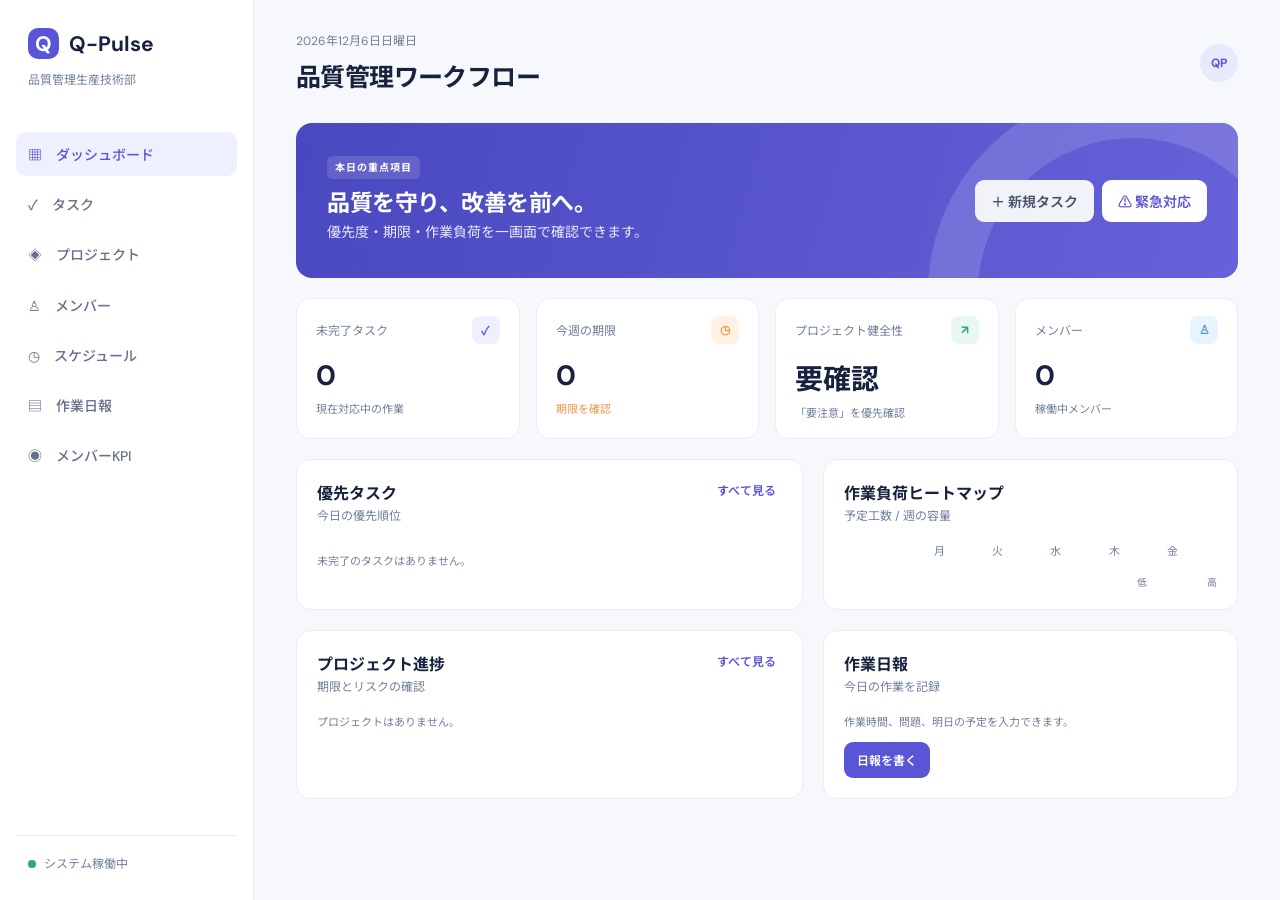
==== index.html @ daa6be64 "Add elegant daily report and member KPI screens" ====
<!doctype html>
<html lang="ja"><head><meta charset="utf-8"><meta name="viewport" content="width=device-width,initial-scale=1">
<title>Q-Pulse | 品質管理生産技術部</title><link rel="preconnect" href="https://fonts.googleapis.com"><link rel="preconnect" href="https://fonts.gstatic.com" crossorigin><link href="https://fonts.googleapis.com/css2?family=DM+Sans:wght@400;500;600;700&family=Noto+Sans+JP:wght@400;500;600;700&display=swap" rel="stylesheet"><link rel="stylesheet" href="styles.css?v=kpi20261009"></head>
<body><aside class="sidebar"><div class="brand"><span class="brand-mark">Q</span><span>Q-Pulse</span></div><p class="dept">品質管理生産技術部</p><nav>
<button class="nav-item active" data-view="dashboard">▦　ダッシュボード</button><button class="nav-item" data-view="tasks">✓　タスク</button><button class="nav-item" data-view="projects">◈　プロジェクト</button><button class="nav-item" data-view="members">♙　メンバー</button><button class="nav-item" data-view="schedule">◷　スケジュール</button><button class="nav-item" data-view="reports">▤　作業日報</button><button class="nav-item" data-view="kpi">◉　メンバーKPI</button></nav><div class="sidebar-bottom"><span class="online-dot"></span>システム稼働中</div></aside>
<main><header><div><p class="eyebrow" id="today"></p><h1>品質管理ワークフロー</h1></div><div class="header-actions"><div class="avatar">QP</div></div></header>
<section id="dashboard" class="view active"><div class="hero"><div><span class="pill">本日の重点項目</span><h2>品質を守り、改善を前へ。</h2><p>優先度・期限・作業負荷を一画面で確認できます。</p></div><div><button class="secondary" type="button" data-direct-new="task" onclick="window.openQpForm && window.openQpForm('task')">＋ 新規タスク</button> <button class="primary" data-new="emergency">⚠ 緊急対応</button></div></div>
<div class="metrics"><article><div class="metric-top">未完了タスク <span class="metric-icon indigo">✓</span></div><strong id="openTaskCount">0</strong><small>現在対応中の作業</small></article><article><div class="metric-top">今週の期限 <span class="metric-icon orange">◷</span></div><strong id="dueCount">0</strong><small class="orange-text">期限を確認</small></article><article><div class="metric-top">プロジェクト健全性 <span class="metric-icon green">↗</span></div><strong>要確認</strong><small>「要注意」を優先確認</small></article><article><div class="metric-top">メンバー <span class="metric-icon blue">♙</span></div><strong id="memberCount">—</strong><small>稼働中メンバー</small></article></div>
<div class="dashboard-grid"><article class="panel task-panel"><div class="panel-head"><div><h3>優先タスク</h3><p>今日の優先順位</p></div><button class="text-btn" data-view="tasks">すべて見る</button></div><div id="priorityTaskList" class="task-list"></div></article><article class="panel heatmap-panel"><div class="panel-head"><div><h3>作業負荷ヒートマップ</h3><p>予定工数 / 週の容量</p></div></div><div id="heatmap" class="heatmap"></div><div class="legend"><span>低</span><i class="l1"></i><i class="l2"></i><i class="l3"></i><i class="l4"></i><span>高</span></div></article><article class="panel project-panel"><div class="panel-head"><div><h3>プロジェクト進捗</h3><p>期限とリスクの確認</p></div><button class="text-btn" data-view="projects">すべて見る</button></div><div id="projectList"></div></article><article class="panel report-panel"><div class="panel-head"><div><h3>作業日報</h3><p>今日の作業を記録</p></div></div><p class="muted">作業時間、問題、明日の予定を入力できます。</p><button class="primary small" id="saveReport">日報を書く</button></article></div></section>
<section id="tasks" class="view"><div class="view-title"><div><h2>タスク</h2><p>通常作業と緊急対応を一元管理</p></div><button class="primary" type="button" data-direct-new="task" onclick="window.openQpForm && window.openQpForm('task')">＋ 新規タスク</button></div><div class="filter-row"><input id="taskSearch" placeholder="タスクを検索"><select id="statusFilter"><option value="">すべての状態</option><option value="Not Started">未着手</option><option value="In Progress">進行中</option><option value="Done">完了</option></select></div><div class="panel table-wrap"><table><thead><tr><th>タスク名</th><th>プロジェクト</th><th>PIC</th><th>期限 / 工数</th><th>優先度</th><th>状態</th><th>操作</th></tr></thead><tbody id="taskTable"></tbody></table></div></section>
<section id="projects" class="view"><div class="view-title"><div><h2>プロジェクト</h2><p>改善活動・新規立上げの進捗</p></div><button class="primary" data-new="project">＋ 新規プロジェクト</button></div><div id="projectCards" class="project-cards"></div></section>
<section id="members" class="view"><div class="view-title"><div><h2>メンバー</h2><p>役割、週の容量、作業負荷を管理</p></div><button class="primary" data-new="member">＋ メンバー追加</button></div><div class="panel table-wrap"><table><thead><tr><th>氏名 / メール</th><th>役割</th><th>週の容量</th><th>予定工数</th><th>負荷</th><th>操作</th></tr></thead><tbody id="memberTable"></tbody></table></div></section>
<section id="schedule" class="view"><div class="view-title"><div><h2>スケジュール</h2><p>監査・会議・校正の予定を今後追加します。</p></div></div><article class="panel"><h3>今後の予定</h3><p class="muted">タスクの期限はタスク画面から登録できます。</p></article></section>
<section id="reports" class="view"><div class="view-title"><div><span class="section-kicker">DAILY LOG</span><h2>作業日報</h2><p>実績・問題・明日の計画を、関連タスクと一緒に記録します。</p></div><button class="primary" data-new="report">＋ 日報を書く</button></div><div class="report-brief"><div><b>短く、事実を記録</b><span>完了した作業、実績工数、問題、次の行動を残します。</span></div><button class="soft-btn" data-view="kpi">メンバーKPIを見る　→</button></div><article class="panel table-wrap report-table"><table><thead><tr><th>作業日</th><th>担当者</th><th>関連タスク</th><th>実績工数</th><th>作業内容・問題</th></tr></thead><tbody id="reportTable"></tbody></table></article></section>
<section id="kpi" class="view"><div class="view-title"><div><span class="section-kicker">TEAM PERFORMANCE</span><h2>メンバーKPI</h2><p>量だけでなく、期限・報告・品質改善をバランスよく確認します。</p></div><button class="primary" data-new="report">＋ 日報を書く</button></div><div class="kpi-note"><span>◎</span><p><b>評価の見方：</b>完了数だけで判断せず、期限遵守・報告の継続・対応した問題の内容を合わせて確認します。</p></div><div id="kpiCards" class="kpi-cards"></div></section>
</main>
<dialog id="entryModal"><form id="entryForm"><div class="modal-head"><h2 id="modalTitle">新規登録</h2><button class="close" type="button" id="cancelBtn">×</button></div><div id="modalFields"></div><div class="modal-actions"><button class="secondary" type="button" id="cancelBtn2">キャンセル</button><button class="primary" type="submit">保存</button></div></form></dialog><div id="toast" role="status"></div><script src="app.js?v=kpi20261009"></script></body></html>
---- styles.css ----
:root{--ink:#17233e;--muted:#71809b;--line:#e8edf5;--bg:#f7f8fc;--indigo:#5856d6;--indigo-soft:#eeefff;--orange:#ef9b4d;--green:#28a77a;--blue:#4f9bdc}*{box-sizing:border-box}body{margin:0;background:var(--bg);color:var(--ink);font-family:"DM Sans","Noto Sans JP",sans-serif;font-size:14px}.sidebar{width:254px;position:fixed;inset:0 auto 0 0;background:#fff;border-right:1px solid var(--line);padding:28px 16px;display:flex;flex-direction:column}.brand{display:flex;align-items:center;gap:10px;font-size:21px;font-weight:700;padding:0 12px}.brand-mark{width:31px;height:31px;display:grid;place-items:center;background:var(--indigo);color:#fff;border-radius:10px;font-weight:700}.dept{color:var(--muted);font-size:12px;margin:12px}.sidebar nav{display:grid;gap:6px;margin-top:30px}.nav-item{border:0;background:transparent;color:#64718b;text-align:left;padding:12px;border-radius:10px;font:inherit;font-weight:500;cursor:pointer;display:flex;gap:14px;align-items:center}.nav-item:hover,.nav-item.active{background:var(--indigo-soft);color:var(--indigo)}.nav-item span:first-child{font-size:18px;width:18px;text-align:center}.sidebar-bottom{margin-top:auto;border-top:1px solid var(--line);padding:18px 12px 0;color:var(--muted);font-size:12px}.online-dot{width:8px;height:8px;border-radius:50%;background:var(--green);display:inline-block;margin-right:8px}main{margin-left:254px;padding:32px 42px 55px;max-width:1640px}header{display:flex;align-items:center;justify-content:space-between;margin-bottom:29px}.eyebrow{color:var(--muted);margin:0 0 6px;font-size:12px}h1{font-size:25px;margin:0;letter-spacing:-.6px}h2{margin:0;font-size:23px;letter-spacing:-.5px}h3{font-size:16px;margin:0}p{line-height:1.6}.header-actions{display:flex;align-items:center;gap:13px}.language,.icon-btn{border:1px solid var(--line);background:#fff;border-radius:10px;height:38px;min-width:38px;color:var(--ink);cursor:pointer}.language{font-size:12px;font-weight:700}.icon-btn{font-size:20px;position:relative}.icon-btn i{position:absolute;background:#fa5f63;width:6px;height:6px;border-radius:50%;right:10px;top:9px}.avatar{height:38px;width:38px;background:#e6eafb;color:var(--indigo);display:grid;place-items:center;border-radius:50%;font-size:12px;font-weight:700}.view{display:none}.view.active{display:block}.hero{min-height:155px;background:linear-gradient(105deg,#4948bf,#6662d9);padding:28px 31px;border-radius:16px;color:#fff;display:flex;justify-content:space-between;align-items:center;margin-bottom:20px;overflow:hidden;position:relative}.hero:after{content:"";position:absolute;width:310px;height:310px;border:50px solid #fff2;border-radius:50%;right:-100px;bottom:-220px}.hero h2{font-size:23px;margin:9px 0 3px}.hero p{margin:0;color:#e6e5ff}.pill{font-size:10px;letter-spacing:1px;font-weight:700;color:var(--indigo);background:var(--indigo-soft);padding:5px 8px;border-radius:5px}.hero .pill{background:#fff2;color:#fff}.primary,.secondary{font:inherit;font-weight:600;border:0;border-radius:9px;padding:11px 16px;cursor:pointer;white-space:nowrap}.primary{background:var(--indigo);color:white}.hero .primary{background:white;color:var(--indigo);z-index:1}.secondary{background:#f1f3f8;color:#44516a}.small{padding:9px 13px;font-size:12px}.metrics{display:grid;grid-template-columns:repeat(4,1fr);gap:16px;margin-bottom:20px}.metrics article,.panel{background:#fff;border:1px solid var(--line);border-radius:14px}.metrics article{padding:17px 19px;min-height:128px}.metric-top{display:flex;align-items:center;justify-content:space-between;color:var(--muted);font-size:12px}.metric-icon{height:28px;width:28px;border-radius:8px;display:grid;place-items:center;font-weight:700}.metric-icon.indigo{background:var(--indigo-soft);color:var(--indigo)}.metric-icon.orange{background:#fff1e3;color:var(--orange)}.metric-icon.green{background:#e8f8f1;color:var(--green)}.metric-icon.blue{background:#e8f4ff;color:var(--blue)}.metrics strong{font-size:28px;display:block;margin:13px 0 5px}.metrics small{color:var(--muted);font-size:11px}.metrics b{color:var(--green)}.orange-text{color:var(--orange)!important}.green-text{color:var(--green)!important}.dashboard-grid{display:grid;grid-template-columns:1.1fr .9fr;gap:20px}.panel{padding:20px}.panel-head{display:flex;justify-content:space-between;align-items:flex-start;margin-bottom:16px}.panel-head p{margin:3px 0 0;color:var(--muted);font-size:12px}.text-btn{border:0;background:transparent;color:var(--indigo);font:inherit;font-size:12px;font-weight:600;cursor:pointer}.task-list{display:grid;gap:7px}.task-row{display:grid;grid-template-columns:7px 1fr auto;gap:11px;align-items:center;padding:10px 0;border-bottom:1px solid #f0f2f7}.task-row:last-child{border:0}.task-bar{height:30px;border-radius:4px;background:var(--orange)}.task-bar.high{background:#e65d69}.task-row strong{display:block;font-size:13px;font-weight:600}.task-row small{color:var(--muted);font-size:11px}.badge{font-size:10px;padding:4px 7px;border-radius:5px;font-weight:600}.badge.high{background:#fff0f1;color:#d94e5d}.badge.medium{background:#fff5e8;color:#d9862f}.badge.low{background:#e8f8f1;color:#248d69}.heatmap{display:grid;grid-template-columns:82px repeat(5,1fr);gap:8px;align-items:center;font-size:11px}.heatmap span{color:var(--muted)}.heatmap i{height:26px;border-radius:5px;background:#edf0f8}.heatmap i.l1{background:#e7e8fb}.heatmap i.l2{background:#c7c7f5}.heatmap i.l3{background:#938fe9}.heatmap i.l4{background:#5a58cf}.legend{margin-top:16px;display:flex;justify-content:flex-end;gap:4px;align-items:center;color:var(--muted);font-size:10px}.legend i{height:10px;width:10px;border-radius:2px}.project-item{padding:10px 0;border-bottom:1px solid #f0f2f7}.project-item:last-child{border:0}.project-meta{display:flex;justify-content:space-between;font-size:12px}.project-meta small{color:var(--muted)}.progress{height:6px;background:#eff1f6;border-radius:6px;overflow:hidden;margin:9px 0}.progress span{display:block;height:100%;background:var(--indigo);border-radius:6px}.project-item.danger .progress span{background:#ed8189}.project-item.danger b{color:#d95260}textarea,input,select{font:inherit;border:1px solid var(--line);border-radius:9px;outline:none}textarea:focus,input:focus,select:focus{border-color:#9997e7;box-shadow:0 0 0 3px #5856d618}textarea{width:100%;min-height:101px;resize:vertical;padding:12px;line-height:1.6;color:var(--ink)}.report-footer{display:flex;justify-content:space-between;align-items:center;margin-top:11px}.muted{color:var(--muted);font-size:11px}.view-title{display:flex;justify-content:space-between;align-items:start;margin:3px 0 22px}.view-title p{margin:5px 0;color:var(--muted)}.filter-row{display:flex;gap:10px;margin-bottom:15px}.filter-row input{padding:10px 12px;min-width:300px}.filter-row select{padding:10px 12px;background:#fff}.table-wrap{padding:0;overflow:auto}table{width:100%;border-collapse:collapse;min-width:700px}th{text-align:left;padding:14px 20px;font-size:11px;color:var(--muted);font-weight:600;background:#fafbfe}td{padding:16px 20px;border-top:1px solid var(--line);font-size:13px}.status{font-size:10px;font-weight:600;padding:5px 7px;border-radius:5px;display:inline-block}.status.not-started{background:#f0f2f6;color:#758098}.status.in-progress{background:#e9f2ff;color:#4887c5}.status.done{background:#e8f8f1;color:#248d69}.project-cards{display:grid;grid-template-columns:repeat(3,1fr);gap:16px}.project-card{padding:20px}.project-card h3{margin:14px 0 5px}.project-card p{color:var(--muted);font-size:12px;margin:0}.card-footer{display:flex;justify-content:space-between;align-items:center;border-top:1px solid var(--line);margin-top:17px;padding-top:14px;font-size:12px}.calendar{padding:22px}.calendar-head{display:flex;align-items:center;justify-content:space-between;margin:0 0 21px}.calendar-head button{border:0;background:#f2f3f7;border-radius:7px;width:29px;height:29px;font-size:19px;color:var(--ink);cursor:pointer}.weekdays,.calendar-days{display:grid;grid-template-columns:repeat(7,1fr)}.weekdays span{font-size:11px;color:var(--muted);text-align:center;padding:9px}.calendar-days div{height:100px;border:1px solid #f0f2f7;padding:9px;font-size:12px}.calendar-days .muted-day{color:#c4cad6}.calendar-days .current{background:#f4f4ff;font-weight:700;color:var(--indigo)}.event{display:block;margin-top:7px;padding:4px;border-radius:4px;background:#e8f3ff;color:#3e82bd;font-size:10px;font-weight:500;white-space:nowrap;overflow:hidden}.event.orange{background:#fff1e4;color:#cc7928}.report-metrics{grid-template-columns:repeat(3,1fr)}.summary{display:flex;align-items:center;justify-content:space-between;padding:27px;gap:20px}.summary h3{margin:12px 0 4px}.summary p{color:var(--muted);max-width:730px;margin:0}dialog{border:0;border-radius:15px;padding:0;width:min(520px,calc(100% - 30px));box-shadow:0 20px 70px #17233e35}dialog::backdrop{background:#17233e77}.modal-head{display:flex;justify-content:space-between;align-items:center;padding:20px 22px;border-bottom:1px solid var(--line)}.modal-head h2{font-size:18px}.close{border:0;background:transparent;font-size:26px;color:var(--muted);cursor:pointer}.field{display:grid;gap:7px;margin:15px 22px}.field label{font-size:12px;font-weight:600}.field input,.field select,.field textarea{padding:10px;background:#fff}.modal-actions{display:flex;justify-content:flex-end;gap:9px;padding:18px 22px;border-top:1px solid var(--line);margin-top:20px}#toast{position:fixed;right:25px;bottom:25px;background:#17233e;color:#fff;padding:12px 16px;border-radius:9px;opacity:0;transform:translateY(14px);transition:.25s;pointer-events:none}#toast.show{opacity:1;transform:translateY(0)}@media(max-width:1000px){.metrics{grid-template-columns:repeat(2,1fr)}.dashboard-grid{grid-template-columns:1fr}.project-cards{grid-template-columns:repeat(2,1fr)}}@media(max-width:720px){.sidebar{position:static;width:auto;height:auto;padding:14px;display:block}.sidebar nav{display:flex;overflow:auto;margin:12px 0 0}.nav-item{white-space:nowrap}.sidebar-bottom,.dept{display:none}main{margin:0;padding:22px 16px}.hero{align-items:start;gap:15px}.hero .primary{padding:9px}.metrics,.report-metrics,.project-cards{grid-template-columns:1fr}.filter-row{display:grid}.filter-row input{min-width:0}.summary{display:block}.summary button{margin-top:14px}header{margin-bottom:18px}}

.danger-btn{color:#d94e5d!important}.hero>div:last-child{display:flex;gap:8px;align-items:center}.table-wrap .text-btn{padding:4px}.modal-actions{position:sticky;bottom:0;background:#fff}

/* Keep both dashboard action buttons above the decorative hero circle. */
.hero > div:last-child{position:relative;z-index:2}
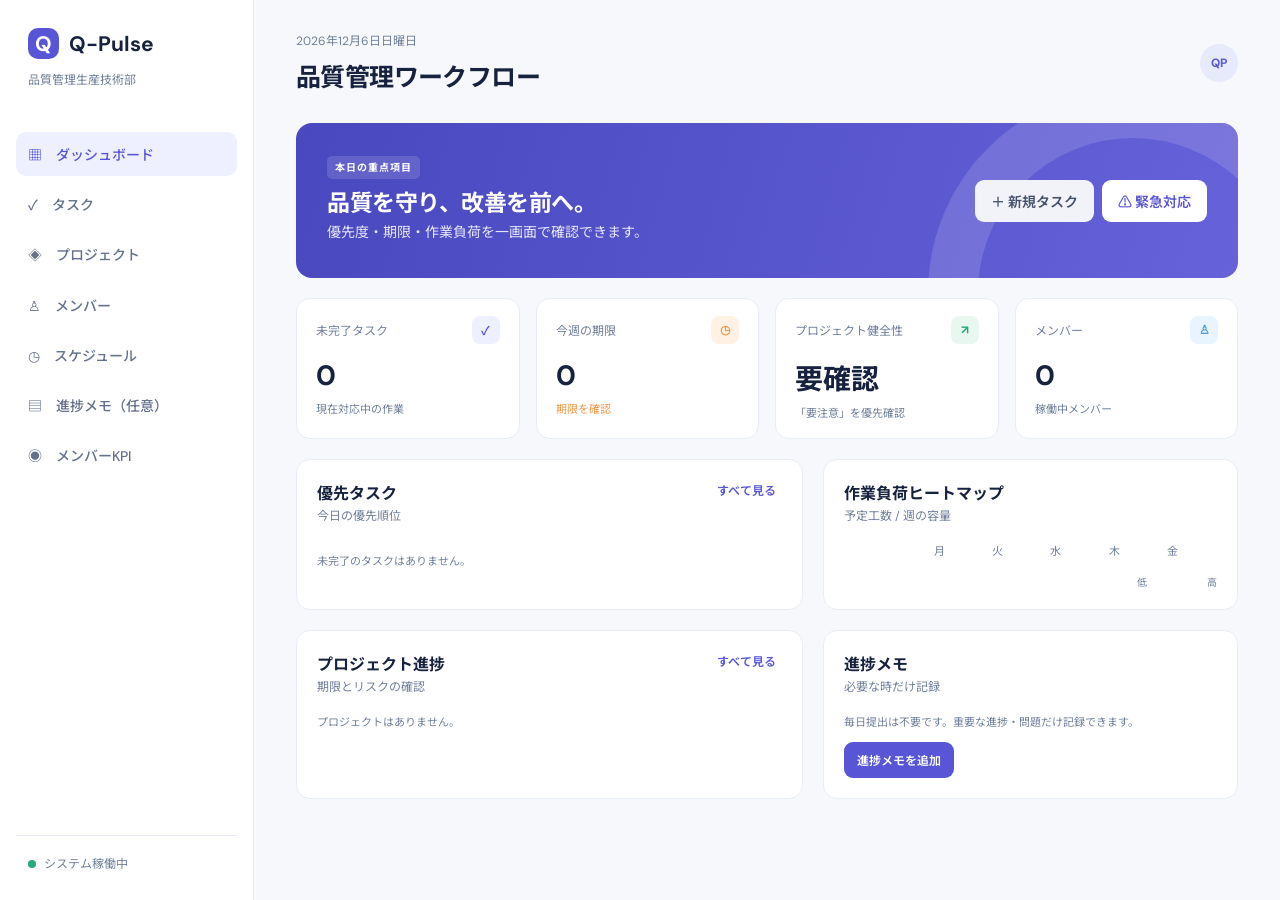
==== commit ab4b0093: "Use optional progress notes instead of mandatory daily reports" ====
--- a/index.html
+++ b/index.html
@@ -1,17 +1,17 @@
 <!doctype html>
 <html lang="ja"><head><meta charset="utf-8"><meta name="viewport" content="width=device-width,initial-scale=1">
-<title>Q-Pulse | 品質管理生産技術部</title><link rel="preconnect" href="https://fonts.googleapis.com"><link rel="preconnect" href="https://fonts.gstatic.com" crossorigin><link href="https://fonts.googleapis.com/css2?family=DM+Sans:wght@400;500;600;700&family=Noto+Sans+JP:wght@400;500;600;700&display=swap" rel="stylesheet"><link rel="stylesheet" href="styles.css?v=kpi20261009"></head>
+<title>Q-Pulse | 品質管理生産技術部</title><link rel="preconnect" href="https://fonts.googleapis.com"><link rel="preconnect" href="https://fonts.gstatic.com" crossorigin><link href="https://fonts.googleapis.com/css2?family=DM+Sans:wght@400;500;600;700&family=Noto+Sans+JP:wght@400;500;600;700&display=swap" rel="stylesheet"><link rel="stylesheet" href="styles.css?v=workflow20261009"></head>
 <body><aside class="sidebar"><div class="brand"><span class="brand-mark">Q</span><span>Q-Pulse</span></div><p class="dept">品質管理生産技術部</p><nav>
-<button class="nav-item active" data-view="dashboard">▦　ダッシュボード</button><button class="nav-item" data-view="tasks">✓　タスク</button><button class="nav-item" data-view="projects">◈　プロジェクト</button><button class="nav-item" data-view="members">♙　メンバー</button><button class="nav-item" data-view="schedule">◷　スケジュール</button><button class="nav-item" data-view="reports">▤　作業日報</button><button class="nav-item" data-view="kpi">◉　メンバーKPI</button></nav><div class="sidebar-bottom"><span class="online-dot"></span>システム稼働中</div></aside>
+<button class="nav-item active" data-view="dashboard">▦　ダッシュボード</button><button class="nav-item" data-view="tasks">✓　タスク</button><button class="nav-item" data-view="projects">◈　プロジェクト</button><button class="nav-item" data-view="members">♙　メンバー</button><button class="nav-item" data-view="schedule">◷　スケジュール</button><button class="nav-item" data-view="reports">▤　進捗メモ（任意）</button><button class="nav-item" data-view="kpi">◉　メンバーKPI</button></nav><div class="sidebar-bottom"><span class="online-dot"></span>システム稼働中</div></aside>
 <main><header><div><p class="eyebrow" id="today"></p><h1>品質管理ワークフロー</h1></div><div class="header-actions"><div class="avatar">QP</div></div></header>
 <section id="dashboard" class="view active"><div class="hero"><div><span class="pill">本日の重点項目</span><h2>品質を守り、改善を前へ。</h2><p>優先度・期限・作業負荷を一画面で確認できます。</p></div><div><button class="secondary" type="button" data-direct-new="task" onclick="window.openQpForm && window.openQpForm('task')">＋ 新規タスク</button> <button class="primary" data-new="emergency">⚠ 緊急対応</button></div></div>
 <div class="metrics"><article><div class="metric-top">未完了タスク <span class="metric-icon indigo">✓</span></div><strong id="openTaskCount">0</strong><small>現在対応中の作業</small></article><article><div class="metric-top">今週の期限 <span class="metric-icon orange">◷</span></div><strong id="dueCount">0</strong><small class="orange-text">期限を確認</small></article><article><div class="metric-top">プロジェクト健全性 <span class="metric-icon green">↗</span></div><strong>要確認</strong><small>「要注意」を優先確認</small></article><article><div class="metric-top">メンバー <span class="metric-icon blue">♙</span></div><strong id="memberCount">—</strong><small>稼働中メンバー</small></article></div>
-<div class="dashboard-grid"><article class="panel task-panel"><div class="panel-head"><div><h3>優先タスク</h3><p>今日の優先順位</p></div><button class="text-btn" data-view="tasks">すべて見る</button></div><div id="priorityTaskList" class="task-list"></div></article><article class="panel heatmap-panel"><div class="panel-head"><div><h3>作業負荷ヒートマップ</h3><p>予定工数 / 週の容量</p></div></div><div id="heatmap" class="heatmap"></div><div class="legend"><span>低</span><i class="l1"></i><i class="l2"></i><i class="l3"></i><i class="l4"></i><span>高</span></div></article><article class="panel project-panel"><div class="panel-head"><div><h3>プロジェクト進捗</h3><p>期限とリスクの確認</p></div><button class="text-btn" data-view="projects">すべて見る</button></div><div id="projectList"></div></article><article class="panel report-panel"><div class="panel-head"><div><h3>作業日報</h3><p>今日の作業を記録</p></div></div><p class="muted">作業時間、問題、明日の予定を入力できます。</p><button class="primary small" id="saveReport">日報を書く</button></article></div></section>
+<div class="dashboard-grid"><article class="panel task-panel"><div class="panel-head"><div><h3>優先タスク</h3><p>今日の優先順位</p></div><button class="text-btn" data-view="tasks">すべて見る</button></div><div id="priorityTaskList" class="task-list"></div></article><article class="panel heatmap-panel"><div class="panel-head"><div><h3>作業負荷ヒートマップ</h3><p>予定工数 / 週の容量</p></div></div><div id="heatmap" class="heatmap"></div><div class="legend"><span>低</span><i class="l1"></i><i class="l2"></i><i class="l3"></i><i class="l4"></i><span>高</span></div></article><article class="panel project-panel"><div class="panel-head"><div><h3>プロジェクト進捗</h3><p>期限とリスクの確認</p></div><button class="text-btn" data-view="projects">すべて見る</button></div><div id="projectList"></div></article><article class="panel report-panel"><div class="panel-head"><div><h3>進捗メモ</h3><p>必要な時だけ記録</p></div></div><p class="muted">毎日提出は不要です。重要な進捗・問題だけ記録できます。</p><button class="primary small" id="saveReport">進捗メモを追加</button></article></div></section>
 <section id="tasks" class="view"><div class="view-title"><div><h2>タスク</h2><p>通常作業と緊急対応を一元管理</p></div><button class="primary" type="button" data-direct-new="task" onclick="window.openQpForm && window.openQpForm('task')">＋ 新規タスク</button></div><div class="filter-row"><input id="taskSearch" placeholder="タスクを検索"><select id="statusFilter"><option value="">すべての状態</option><option value="Not Started">未着手</option><option value="In Progress">進行中</option><option value="Done">完了</option></select></div><div class="panel table-wrap"><table><thead><tr><th>タスク名</th><th>プロジェクト</th><th>PIC</th><th>期限 / 工数</th><th>優先度</th><th>状態</th><th>操作</th></tr></thead><tbody id="taskTable"></tbody></table></div></section>
 <section id="projects" class="view"><div class="view-title"><div><h2>プロジェクト</h2><p>改善活動・新規立上げの進捗</p></div><button class="primary" data-new="project">＋ 新規プロジェクト</button></div><div id="projectCards" class="project-cards"></div></section>
 <section id="members" class="view"><div class="view-title"><div><h2>メンバー</h2><p>役割、週の容量、作業負荷を管理</p></div><button class="primary" data-new="member">＋ メンバー追加</button></div><div class="panel table-wrap"><table><thead><tr><th>氏名 / メール</th><th>役割</th><th>週の容量</th><th>予定工数</th><th>負荷</th><th>操作</th></tr></thead><tbody id="memberTable"></tbody></table></div></section>
 <section id="schedule" class="view"><div class="view-title"><div><h2>スケジュール</h2><p>監査・会議・校正の予定を今後追加します。</p></div></div><article class="panel"><h3>今後の予定</h3><p class="muted">タスクの期限はタスク画面から登録できます。</p></article></section>
-<section id="reports" class="view"><div class="view-title"><div><span class="section-kicker">DAILY LOG</span><h2>作業日報</h2><p>実績・問題・明日の計画を、関連タスクと一緒に記録します。</p></div><button class="primary" data-new="report">＋ 日報を書く</button></div><div class="report-brief"><div><b>短く、事実を記録</b><span>完了した作業、実績工数、問題、次の行動を残します。</span></div><button class="soft-btn" data-view="kpi">メンバーKPIを見る　→</button></div><article class="panel table-wrap report-table"><table><thead><tr><th>作業日</th><th>担当者</th><th>関連タスク</th><th>実績工数</th><th>作業内容・問題</th></tr></thead><tbody id="reportTable"></tbody></table></article></section>
-<section id="kpi" class="view"><div class="view-title"><div><span class="section-kicker">TEAM PERFORMANCE</span><h2>メンバーKPI</h2><p>量だけでなく、期限・報告・品質改善をバランスよく確認します。</p></div><button class="primary" data-new="report">＋ 日報を書く</button></div><div class="kpi-note"><span>◎</span><p><b>評価の見方：</b>完了数だけで判断せず、期限遵守・報告の継続・対応した問題の内容を合わせて確認します。</p></div><div id="kpiCards" class="kpi-cards"></div></section>
+<section id="reports" class="view"><div class="view-title"><div><span class="section-kicker">OPTIONAL UPDATE</span><h2>進捗メモ（任意）</h2><p>重要な進捗・問題・判断だけを、必要な時に残します。</p></div><button class="primary" data-new="report">＋ 日報を書く</button></div><div class="report-brief"><div><b>毎日提出は不要です</b><span>プロジェクトの進捗やリスクが変わった時だけ入力してください。</span></div><button class="soft-btn" data-view="kpi">メンバーKPIを見る　→</button></div><article class="panel table-wrap report-table"><table><thead><tr><th>作業日</th><th>担当者</th><th>関連タスク</th><th>実績工数</th><th>作業内容・問題</th></tr></thead><tbody id="reportTable"></tbody></table></article></section>
+<section id="kpi" class="view"><div class="view-title"><div><span class="section-kicker">TEAM PERFORMANCE</span><h2>メンバーKPI</h2><p>量だけでなく、期限・進捗・品質改善をバランスよく確認します。</p></div><button class="primary" data-new="report">＋ 日報を書く</button></div><div class="kpi-note"><span>◎</span><p><b>評価の見方：</b>完了数だけで判断せず、期限遵守・対応した問題・プロジェクトへの貢献を合わせて確認します。</p></div><div id="kpiCards" class="kpi-cards"></div></section>
 </main>
-<dialog id="entryModal"><form id="entryForm"><div class="modal-head"><h2 id="modalTitle">新規登録</h2><button class="close" type="button" id="cancelBtn">×</button></div><div id="modalFields"></div><div class="modal-actions"><button class="secondary" type="button" id="cancelBtn2">キャンセル</button><button class="primary" type="submit">保存</button></div></form></dialog><div id="toast" role="status"></div><script src="app.js?v=kpi20261009"></script></body></html>+<dialog id="entryModal"><form id="entryForm"><div class="modal-head"><h2 id="modalTitle">新規登録</h2><button class="close" type="button" id="cancelBtn">×</button></div><div id="modalFields"></div><div class="modal-actions"><button class="secondary" type="button" id="cancelBtn2">キャンセル</button><button class="primary" type="submit">保存</button></div></form></dialog><div id="toast" role="status"></div><script src="app.js?v=workflow20261009"></script></body></html>
--- a/styles.css
+++ b/styles.css
@@ -4,3 +4,6 @@
 
 /* Keep both dashboard action buttons above the decorative hero circle. */
 .hero > div:last-child{position:relative;z-index:2}
+
+/* KPI and daily-report experience */
+.section-kicker{display:block;color:#615ed0;font-weight:700;font-size:10px;letter-spacing:1.2px;margin-bottom:5px}.report-brief{background:linear-gradient(115deg,#f1f0ff,#fbfbff);border:1px solid #e5e3ff;border-radius:14px;padding:18px 20px;display:flex;align-items:center;justify-content:space-between;margin:-6px 0 16px}.report-brief b{display:block;font-size:14px;color:#29264c}.report-brief span{color:var(--muted);font-size:12px;display:block;margin-top:3px}.soft-btn{font:inherit;border:0;background:#fff;color:var(--indigo);border-radius:9px;padding:10px 13px;font-weight:700;cursor:pointer;box-shadow:0 2px 8px #5753b21a}.report-table td{vertical-align:top}.report-content{margin:0 0 4px;font-size:12px;max-width:420px}.risk-line{color:#d45461;font-size:11px}.task-link{font-size:11px;background:#f0f1ff;color:#5451bb;padding:5px 7px;border-radius:5px}.kpi-note{display:flex;gap:10px;align-items:flex-start;background:#fff8ed;border:1px solid #ffe4bc;border-radius:12px;padding:13px 16px;margin:-6px 0 16px;color:#72552b;font-size:12px}.kpi-note span{font-size:17px}.kpi-note p{margin:0}.kpi-cards{display:grid;grid-template-columns:repeat(3,1fr);gap:16px}.kpi-card{border:1px solid #e4e6f1;border-radius:16px;padding:18px;background:linear-gradient(145deg,#fff,#fbfbff);box-shadow:0 9px 25px #21325c08}.kpi-person{display:flex;gap:10px;align-items:center}.member-initial{width:38px;height:38px;border-radius:12px;display:grid;place-items:center;background:linear-gradient(145deg,#5d5ad1,#8581eb);color:#fff;font-weight:700}.kpi-person h3{font-size:15px}.kpi-person span{display:block;color:var(--muted);font-size:10px;margin-top:3px}.overload{color:#d95060}.kpi-stats{display:grid;grid-template-columns:repeat(3,1fr);gap:7px;margin:18px 0}.kpi-stats div{background:#f6f7fc;border-radius:9px;padding:10px 8px}.kpi-stats b{font-size:18px;display:block;color:#242441}.kpi-stats span,.load-row{font-size:10px;color:var(--muted)}.load-row{display:flex;justify-content:space-between}.load-row b{color:#5a5874}.load-bar{height:7px;background:#eceef6;border-radius:10px;margin:7px 0 13px;overflow:hidden}.load-bar i{display:block;height:100%;background:linear-gradient(90deg,#5f5cd0,#8a87ec);border-radius:inherit}.load-bar i.hot{background:linear-gradient(90deg,#f29a5a,#e75762)}.kpi-footer{border-top:1px solid #edf0f5;padding-top:11px;display:flex;justify-content:space-between;color:#6d7184;font-size:10px}@media(max-width:1000px){.kpi-cards{grid-template-columns:repeat(2,1fr)}}@media(max-width:720px){.kpi-cards{grid-template-columns:1fr}.report-brief{align-items:flex-start;gap:12px;flex-direction:column}.report-brief .soft-btn{width:100%}}
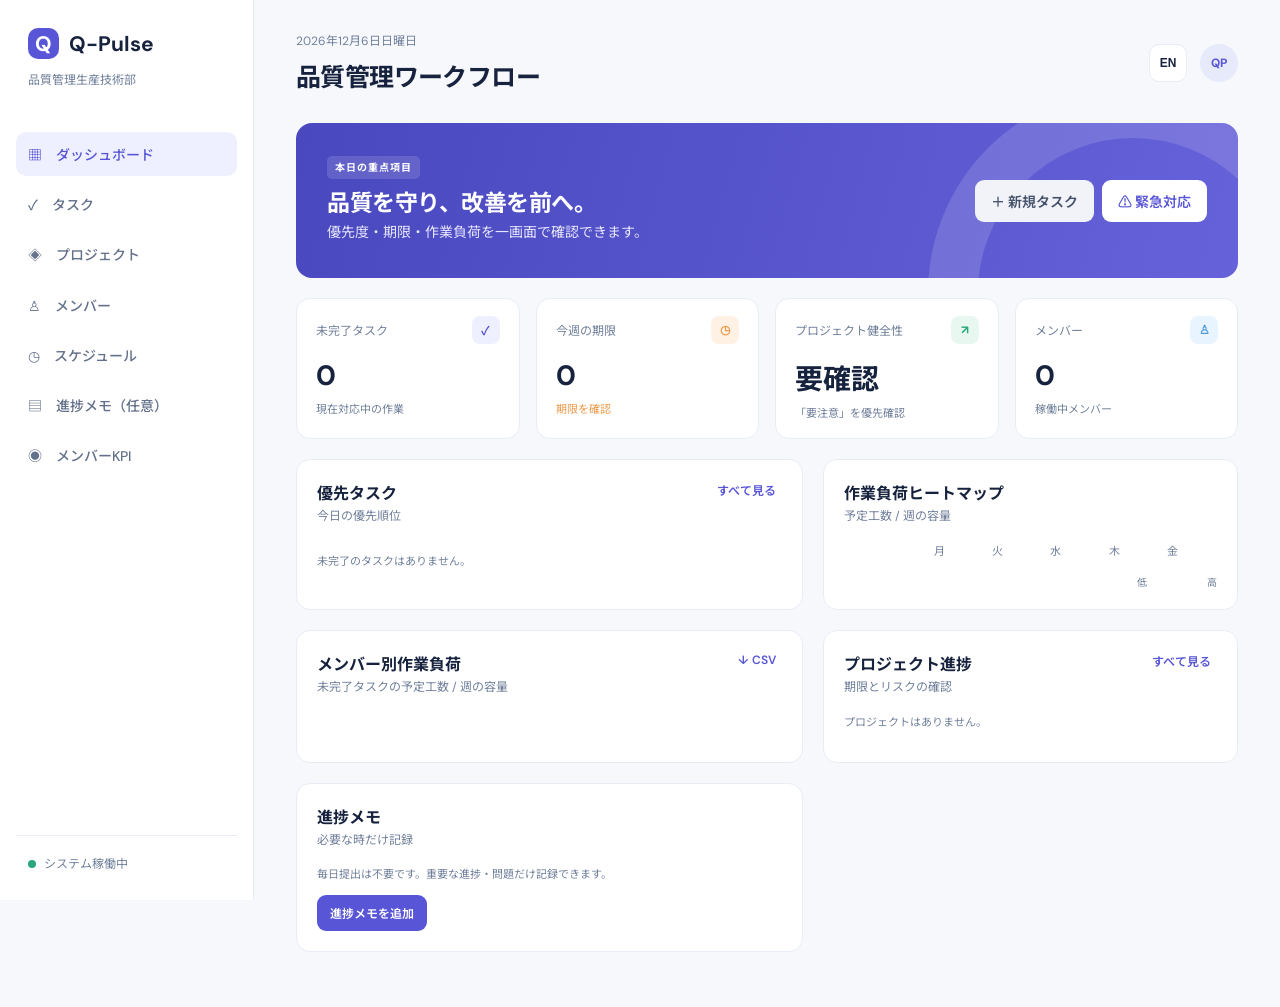
==== commit d0194cf7: "Add workload list, CSV download, and language control" ====
--- a/index.html
+++ b/index.html
@@ -3,15 +3,15 @@
 <title>Q-Pulse | 品質管理生産技術部</title><link rel="preconnect" href="https://fonts.googleapis.com"><link rel="preconnect" href="https://fonts.gstatic.com" crossorigin><link href="https://fonts.googleapis.com/css2?family=DM+Sans:wght@400;500;600;700&family=Noto+Sans+JP:wght@400;500;600;700&display=swap" rel="stylesheet"><link rel="stylesheet" href="styles.css?v=workflow20261009"></head>
 <body><aside class="sidebar"><div class="brand"><span class="brand-mark">Q</span><span>Q-Pulse</span></div><p class="dept">品質管理生産技術部</p><nav>
 <button class="nav-item active" data-view="dashboard">▦　ダッシュボード</button><button class="nav-item" data-view="tasks">✓　タスク</button><button class="nav-item" data-view="projects">◈　プロジェクト</button><button class="nav-item" data-view="members">♙　メンバー</button><button class="nav-item" data-view="schedule">◷　スケジュール</button><button class="nav-item" data-view="reports">▤　進捗メモ（任意）</button><button class="nav-item" data-view="kpi">◉　メンバーKPI</button></nav><div class="sidebar-bottom"><span class="online-dot"></span>システム稼働中</div></aside>
-<main><header><div><p class="eyebrow" id="today"></p><h1>品質管理ワークフロー</h1></div><div class="header-actions"><div class="avatar">QP</div></div></header>
+<main><header><div><p class="eyebrow" id="today"></p><h1>品質管理ワークフロー</h1></div><div class="header-actions"><button class="language" id="languageToggle" type="button">EN</button><div class="avatar">QP</div></div></header>
 <section id="dashboard" class="view active"><div class="hero"><div><span class="pill">本日の重点項目</span><h2>品質を守り、改善を前へ。</h2><p>優先度・期限・作業負荷を一画面で確認できます。</p></div><div><button class="secondary" type="button" data-direct-new="task" onclick="window.openQpForm && window.openQpForm('task')">＋ 新規タスク</button> <button class="primary" data-new="emergency">⚠ 緊急対応</button></div></div>
 <div class="metrics"><article><div class="metric-top">未完了タスク <span class="metric-icon indigo">✓</span></div><strong id="openTaskCount">0</strong><small>現在対応中の作業</small></article><article><div class="metric-top">今週の期限 <span class="metric-icon orange">◷</span></div><strong id="dueCount">0</strong><small class="orange-text">期限を確認</small></article><article><div class="metric-top">プロジェクト健全性 <span class="metric-icon green">↗</span></div><strong>要確認</strong><small>「要注意」を優先確認</small></article><article><div class="metric-top">メンバー <span class="metric-icon blue">♙</span></div><strong id="memberCount">—</strong><small>稼働中メンバー</small></article></div>
-<div class="dashboard-grid"><article class="panel task-panel"><div class="panel-head"><div><h3>優先タスク</h3><p>今日の優先順位</p></div><button class="text-btn" data-view="tasks">すべて見る</button></div><div id="priorityTaskList" class="task-list"></div></article><article class="panel heatmap-panel"><div class="panel-head"><div><h3>作業負荷ヒートマップ</h3><p>予定工数 / 週の容量</p></div></div><div id="heatmap" class="heatmap"></div><div class="legend"><span>低</span><i class="l1"></i><i class="l2"></i><i class="l3"></i><i class="l4"></i><span>高</span></div></article><article class="panel project-panel"><div class="panel-head"><div><h3>プロジェクト進捗</h3><p>期限とリスクの確認</p></div><button class="text-btn" data-view="projects">すべて見る</button></div><div id="projectList"></div></article><article class="panel report-panel"><div class="panel-head"><div><h3>進捗メモ</h3><p>必要な時だけ記録</p></div></div><p class="muted">毎日提出は不要です。重要な進捗・問題だけ記録できます。</p><button class="primary small" id="saveReport">進捗メモを追加</button></article></div></section>
+<div class="dashboard-grid"><article class="panel task-panel"><div class="panel-head"><div><h3>優先タスク</h3><p>今日の優先順位</p></div><button class="text-btn" data-view="tasks">すべて見る</button></div><div id="priorityTaskList" class="task-list"></div></article><article class="panel heatmap-panel"><div class="panel-head"><div><h3>作業負荷ヒートマップ</h3><p>予定工数 / 週の容量</p></div></div><div id="heatmap" class="heatmap"></div><div class="legend"><span>低</span><i class="l1"></i><i class="l2"></i><i class="l3"></i><i class="l4"></i><span>高</span></div></article><article class="panel workload-panel"><div class="panel-head"><div><h3>メンバー別作業負荷</h3><p>未完了タスクの予定工数 / 週の容量</p></div><button class="text-btn" id="downloadWorkload">↓ CSV</button></div><div id="workloadList" class="workload-list"></div></article><article class="panel project-panel"><div class="panel-head"><div><h3>プロジェクト進捗</h3><p>期限とリスクの確認</p></div><button class="text-btn" data-view="projects">すべて見る</button></div><div id="projectList"></div></article><article class="panel report-panel"><div class="panel-head"><div><h3>進捗メモ</h3><p>必要な時だけ記録</p></div></div><p class="muted">毎日提出は不要です。重要な進捗・問題だけ記録できます。</p><button class="primary small" id="saveReport">進捗メモを追加</button></article></div></section>
 <section id="tasks" class="view"><div class="view-title"><div><h2>タスク</h2><p>通常作業と緊急対応を一元管理</p></div><button class="primary" type="button" data-direct-new="task" onclick="window.openQpForm && window.openQpForm('task')">＋ 新規タスク</button></div><div class="filter-row"><input id="taskSearch" placeholder="タスクを検索"><select id="statusFilter"><option value="">すべての状態</option><option value="Not Started">未着手</option><option value="In Progress">進行中</option><option value="Done">完了</option></select></div><div class="panel table-wrap"><table><thead><tr><th>タスク名</th><th>プロジェクト</th><th>PIC</th><th>期限 / 工数</th><th>優先度</th><th>状態</th><th>操作</th></tr></thead><tbody id="taskTable"></tbody></table></div></section>
 <section id="projects" class="view"><div class="view-title"><div><h2>プロジェクト</h2><p>改善活動・新規立上げの進捗</p></div><button class="primary" data-new="project">＋ 新規プロジェクト</button></div><div id="projectCards" class="project-cards"></div></section>
 <section id="members" class="view"><div class="view-title"><div><h2>メンバー</h2><p>役割、週の容量、作業負荷を管理</p></div><button class="primary" data-new="member">＋ メンバー追加</button></div><div class="panel table-wrap"><table><thead><tr><th>氏名 / メール</th><th>役割</th><th>週の容量</th><th>予定工数</th><th>負荷</th><th>操作</th></tr></thead><tbody id="memberTable"></tbody></table></div></section>
 <section id="schedule" class="view"><div class="view-title"><div><h2>スケジュール</h2><p>監査・会議・校正の予定を今後追加します。</p></div></div><article class="panel"><h3>今後の予定</h3><p class="muted">タスクの期限はタスク画面から登録できます。</p></article></section>
-<section id="reports" class="view"><div class="view-title"><div><span class="section-kicker">OPTIONAL UPDATE</span><h2>進捗メモ（任意）</h2><p>重要な進捗・問題・判断だけを、必要な時に残します。</p></div><button class="primary" data-new="report">＋ 日報を書く</button></div><div class="report-brief"><div><b>毎日提出は不要です</b><span>プロジェクトの進捗やリスクが変わった時だけ入力してください。</span></div><button class="soft-btn" data-view="kpi">メンバーKPIを見る　→</button></div><article class="panel table-wrap report-table"><table><thead><tr><th>作業日</th><th>担当者</th><th>関連タスク</th><th>実績工数</th><th>作業内容・問題</th></tr></thead><tbody id="reportTable"></tbody></table></article></section>
+<section id="reports" class="view"><div class="view-title"><div><span class="section-kicker">OPTIONAL UPDATE</span><h2>進捗メモ（任意）</h2><p>重要な進捗・問題・判断だけを、必要な時に残します。</p></div><div class="report-actions"><button class="secondary small" id="downloadReport">↓ CSVダウンロード</button><button class="primary" data-new="report">＋ 日報を書く</button></div></div><div class="report-brief"><div><b>毎日提出は不要です</b><span>プロジェクトの進捗やリスクが変わった時だけ入力してください。</span></div><button class="soft-btn" data-view="kpi">メンバーKPIを見る　→</button></div><article class="panel table-wrap report-table"><table><thead><tr><th>作業日</th><th>担当者</th><th>関連タスク</th><th>実績工数</th><th>作業内容・問題</th></tr></thead><tbody id="reportTable"></tbody></table></article></section>
 <section id="kpi" class="view"><div class="view-title"><div><span class="section-kicker">TEAM PERFORMANCE</span><h2>メンバーKPI</h2><p>量だけでなく、期限・進捗・品質改善をバランスよく確認します。</p></div><button class="primary" data-new="report">＋ 日報を書く</button></div><div class="kpi-note"><span>◎</span><p><b>評価の見方：</b>完了数だけで判断せず、期限遵守・対応した問題・プロジェクトへの貢献を合わせて確認します。</p></div><div id="kpiCards" class="kpi-cards"></div></section>
 </main>
 <dialog id="entryModal"><form id="entryForm"><div class="modal-head"><h2 id="modalTitle">新規登録</h2><button class="close" type="button" id="cancelBtn">×</button></div><div id="modalFields"></div><div class="modal-actions"><button class="secondary" type="button" id="cancelBtn2">キャンセル</button><button class="primary" type="submit">保存</button></div></form></dialog><div id="toast" role="status"></div><script src="app.js?v=workflow20261009"></script></body></html>
--- a/styles.css
+++ b/styles.css
@@ -7,3 +7,15 @@
 
 /* KPI and daily-report experience */
 .section-kicker{display:block;color:#615ed0;font-weight:700;font-size:10px;letter-spacing:1.2px;margin-bottom:5px}.report-brief{background:linear-gradient(115deg,#f1f0ff,#fbfbff);border:1px solid #e5e3ff;border-radius:14px;padding:18px 20px;display:flex;align-items:center;justify-content:space-between;margin:-6px 0 16px}.report-brief b{display:block;font-size:14px;color:#29264c}.report-brief span{color:var(--muted);font-size:12px;display:block;margin-top:3px}.soft-btn{font:inherit;border:0;background:#fff;color:var(--indigo);border-radius:9px;padding:10px 13px;font-weight:700;cursor:pointer;box-shadow:0 2px 8px #5753b21a}.report-table td{vertical-align:top}.report-content{margin:0 0 4px;font-size:12px;max-width:420px}.risk-line{color:#d45461;font-size:11px}.task-link{font-size:11px;background:#f0f1ff;color:#5451bb;padding:5px 7px;border-radius:5px}.kpi-note{display:flex;gap:10px;align-items:flex-start;background:#fff8ed;border:1px solid #ffe4bc;border-radius:12px;padding:13px 16px;margin:-6px 0 16px;color:#72552b;font-size:12px}.kpi-note span{font-size:17px}.kpi-note p{margin:0}.kpi-cards{display:grid;grid-template-columns:repeat(3,1fr);gap:16px}.kpi-card{border:1px solid #e4e6f1;border-radius:16px;padding:18px;background:linear-gradient(145deg,#fff,#fbfbff);box-shadow:0 9px 25px #21325c08}.kpi-person{display:flex;gap:10px;align-items:center}.member-initial{width:38px;height:38px;border-radius:12px;display:grid;place-items:center;background:linear-gradient(145deg,#5d5ad1,#8581eb);color:#fff;font-weight:700}.kpi-person h3{font-size:15px}.kpi-person span{display:block;color:var(--muted);font-size:10px;margin-top:3px}.overload{color:#d95060}.kpi-stats{display:grid;grid-template-columns:repeat(3,1fr);gap:7px;margin:18px 0}.kpi-stats div{background:#f6f7fc;border-radius:9px;padding:10px 8px}.kpi-stats b{font-size:18px;display:block;color:#242441}.kpi-stats span,.load-row{font-size:10px;color:var(--muted)}.load-row{display:flex;justify-content:space-between}.load-row b{color:#5a5874}.load-bar{height:7px;background:#eceef6;border-radius:10px;margin:7px 0 13px;overflow:hidden}.load-bar i{display:block;height:100%;background:linear-gradient(90deg,#5f5cd0,#8a87ec);border-radius:inherit}.load-bar i.hot{background:linear-gradient(90deg,#f29a5a,#e75762)}.kpi-footer{border-top:1px solid #edf0f5;padding-top:11px;display:flex;justify-content:space-between;color:#6d7184;font-size:10px}@media(max-width:1000px){.kpi-cards{grid-template-columns:repeat(2,1fr)}}@media(max-width:720px){.kpi-cards{grid-template-columns:1fr}.report-brief{align-items:flex-start;gap:12px;flex-direction:column}.report-brief .soft-btn{width:100%}}
+
+
+/* Bright project reminder cards */
+.project-card{position:relative;overflow:hidden;background:linear-gradient(145deg,#fff 0%,#fbfcff 100%);border-color:#e0e7f5;box-shadow:0 10px 24px #2b4b7a0a}.project-card:before{content:"";position:absolute;width:110px;height:110px;border-radius:50%;right:-44px;top:-52px;background:#eff7ff}.project-card-top{display:flex;align-items:center;justify-content:space-between;gap:10px;position:relative}.notify-chip{font-size:10px;font-weight:700;color:#1872b7;background:#e8f6ff;border:1px solid #c8eaff;padding:5px 8px;border-radius:999px}.deadline-chip{color:#5b6377;font-weight:600}.notification-strip{display:grid;grid-template-columns:auto 1fr;gap:2px 9px;align-items:center;margin-top:14px;padding:10px 11px;background:linear-gradient(90deg,#effaf5,#f4fbff);border:1px solid #d8f0e4;border-radius:10px;font-size:11px}.notification-strip span{color:#278462;font-weight:700}.notification-strip b{color:#243b56}.notification-strip small{grid-column:2;color:#728096;font-size:10px}.project-card .card-footer:last-child{margin-top:12px}
+
+
+/* Project progress and remaining-day summary */
+.project-stat-grid{display:grid;grid-template-columns:repeat(3,1fr);gap:8px;margin:16px 0 11px}.project-stat-grid div{background:#f6f8ff;border:1px solid #ebeeff;border-radius:10px;padding:9px}.project-stat-grid small{display:block;color:#75819a;font-size:10px;margin-bottom:4px}.project-stat-grid b{font-size:13px;color:#303a62}.project-stat-grid b.urgent,.urgent{color:#ce6c27!important}.project-stat-grid b.late,.late{color:#d55160!important}@media(max-width:720px){.project-stat-grid{gap:6px}.project-stat-grid div{padding:8px 6px}}
+
+
+/* Shared task ownership and project workload */
+.support-checks{display:flex;flex-wrap:wrap;gap:7px}.support-checks label{display:flex;align-items:center;gap:5px;border:1px solid #e1e6f2;background:#f8faff;border-radius:999px;padding:6px 9px;font-size:11px;font-weight:500;color:#43526b}.support-checks input{accent-color:#5856d6}.project-load{margin:13px 0 0;padding:10px 11px;background:#fffaf0;border:1px solid #fbe4b4;border-radius:10px}.project-load>small{display:block;color:#8b632e;font-size:10px;font-weight:700;margin-bottom:7px}.load-people{display:flex;flex-wrap:wrap;gap:6px}.load-people span{font-size:10px;color:#5d5a4f;background:#fff;border-radius:6px;padding:5px 7px}.load-people b{color:#c8792f}
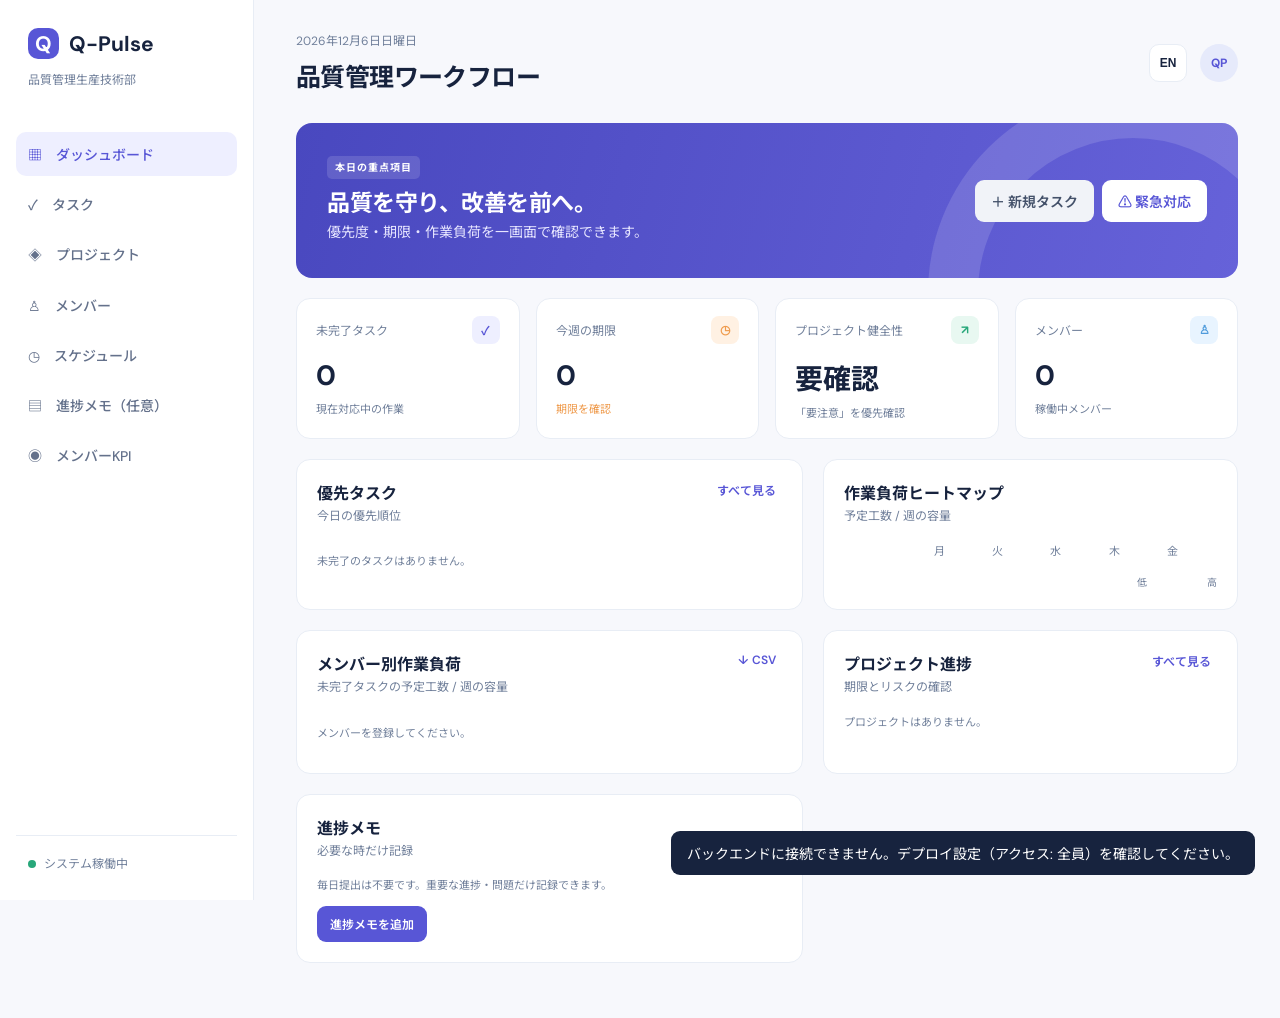
==== commit 7af206c4: "Update index.html" ====
--- a/index.html
+++ b/index.html
@@ -8,10 +8,10 @@
 <div class="metrics"><article><div class="metric-top">未完了タスク <span class="metric-icon indigo">✓</span></div><strong id="openTaskCount">0</strong><small>現在対応中の作業</small></article><article><div class="metric-top">今週の期限 <span class="metric-icon orange">◷</span></div><strong id="dueCount">0</strong><small class="orange-text">期限を確認</small></article><article><div class="metric-top">プロジェクト健全性 <span class="metric-icon green">↗</span></div><strong>要確認</strong><small>「要注意」を優先確認</small></article><article><div class="metric-top">メンバー <span class="metric-icon blue">♙</span></div><strong id="memberCount">—</strong><small>稼働中メンバー</small></article></div>
 <div class="dashboard-grid"><article class="panel task-panel"><div class="panel-head"><div><h3>優先タスク</h3><p>今日の優先順位</p></div><button class="text-btn" data-view="tasks">すべて見る</button></div><div id="priorityTaskList" class="task-list"></div></article><article class="panel heatmap-panel"><div class="panel-head"><div><h3>作業負荷ヒートマップ</h3><p>予定工数 / 週の容量</p></div></div><div id="heatmap" class="heatmap"></div><div class="legend"><span>低</span><i class="l1"></i><i class="l2"></i><i class="l3"></i><i class="l4"></i><span>高</span></div></article><article class="panel workload-panel"><div class="panel-head"><div><h3>メンバー別作業負荷</h3><p>未完了タスクの予定工数 / 週の容量</p></div><button class="text-btn" id="downloadWorkload">↓ CSV</button></div><div id="workloadList" class="workload-list"></div></article><article class="panel project-panel"><div class="panel-head"><div><h3>プロジェクト進捗</h3><p>期限とリスクの確認</p></div><button class="text-btn" data-view="projects">すべて見る</button></div><div id="projectList"></div></article><article class="panel report-panel"><div class="panel-head"><div><h3>進捗メモ</h3><p>必要な時だけ記録</p></div></div><p class="muted">毎日提出は不要です。重要な進捗・問題だけ記録できます。</p><button class="primary small" id="saveReport">進捗メモを追加</button></article></div></section>
 <section id="tasks" class="view"><div class="view-title"><div><h2>タスク</h2><p>通常作業と緊急対応を一元管理</p></div><button class="primary" type="button" data-direct-new="task" onclick="window.openQpForm && window.openQpForm('task')">＋ 新規タスク</button></div><div class="filter-row"><input id="taskSearch" placeholder="タスクを検索"><select id="statusFilter"><option value="">すべての状態</option><option value="Not Started">未着手</option><option value="In Progress">進行中</option><option value="Done">完了</option></select></div><div class="panel table-wrap"><table><thead><tr><th>タスク名</th><th>プロジェクト</th><th>PIC</th><th>期限 / 工数</th><th>優先度</th><th>状態</th><th>操作</th></tr></thead><tbody id="taskTable"></tbody></table></div></section>
-<section id="projects" class="view"><div class="view-title"><div><h2>プロジェクト</h2><p>改善活動・新規立上げの進捗</p></div><button class="primary" data-new="project">＋ 新規プロジェクト</button></div><div id="projectCards" class="project-cards"></div></section>
+<section id="projects" class="view"><div class="view-title"><div><h2>プロジェクト</h2><p>改善活動・新規立上げの進捗</p></div><div class="report-actions"><button class="secondary small" id="projectReportBtn" type="button">↓ 報告CSV</button><button class="secondary small" data-print type="button">🖨 印刷 / PDF</button><button class="primary" data-new="project">＋ 新規プロジェクト</button></div></div><div id="projectCards" class="project-cards"></div></section>
 <section id="members" class="view"><div class="view-title"><div><h2>メンバー</h2><p>役割、週の容量、作業負荷を管理</p></div><button class="primary" data-new="member">＋ メンバー追加</button></div><div class="panel table-wrap"><table><thead><tr><th>氏名 / メール</th><th>役割</th><th>週の容量</th><th>予定工数</th><th>負荷</th><th>操作</th></tr></thead><tbody id="memberTable"></tbody></table></div></section>
 <section id="schedule" class="view"><div class="view-title"><div><h2>スケジュール</h2><p>監査・会議・校正の予定を今後追加します。</p></div></div><article class="panel"><h3>今後の予定</h3><p class="muted">タスクの期限はタスク画面から登録できます。</p></article></section>
 <section id="reports" class="view"><div class="view-title"><div><span class="section-kicker">OPTIONAL UPDATE</span><h2>進捗メモ（任意）</h2><p>重要な進捗・問題・判断だけを、必要な時に残します。</p></div><div class="report-actions"><button class="secondary small" id="downloadReport">↓ CSVダウンロード</button><button class="primary" data-new="report">＋ 日報を書く</button></div></div><div class="report-brief"><div><b>毎日提出は不要です</b><span>プロジェクトの進捗やリスクが変わった時だけ入力してください。</span></div><button class="soft-btn" data-view="kpi">メンバーKPIを見る　→</button></div><article class="panel table-wrap report-table"><table><thead><tr><th>作業日</th><th>担当者</th><th>関連タスク</th><th>実績工数</th><th>作業内容・問題</th></tr></thead><tbody id="reportTable"></tbody></table></article></section>
-<section id="kpi" class="view"><div class="view-title"><div><span class="section-kicker">TEAM PERFORMANCE</span><h2>メンバーKPI</h2><p>量だけでなく、期限・進捗・品質改善をバランスよく確認します。</p></div><button class="primary" data-new="report">＋ 日報を書く</button></div><div class="kpi-note"><span>◎</span><p><b>評価の見方：</b>完了数だけで判断せず、期限遵守・対応した問題・プロジェクトへの貢献を合わせて確認します。</p></div><div id="kpiCards" class="kpi-cards"></div></section>
+<section id="kpi" class="view"><div class="view-title"><div><span class="section-kicker">TEAM PERFORMANCE</span><h2>メンバーKPI</h2><p>量だけでなく、期限・進捗・品質改善をバランスよく確認します。</p></div><div class="report-actions"><button class="secondary small" id="memberReportBtn" type="button">↓ メンバー報告CSV</button><button class="secondary small" data-print type="button">🖨 印刷 / PDF</button><button class="primary" data-new="report">＋ 日報を書く</button></div></div><div class="kpi-note"><span>◎</span><p><b>評価の見方：</b>完了数だけで判断せず、期限遵守・対応した問題・プロジェクトへの貢献を合わせて確認します。</p></div><div id="kpiCards" class="kpi-cards"></div></section>
 </main>
-<dialog id="entryModal"><form id="entryForm"><div class="modal-head"><h2 id="modalTitle">新規登録</h2><button class="close" type="button" id="cancelBtn">×</button></div><div id="modalFields"></div><div class="modal-actions"><button class="secondary" type="button" id="cancelBtn2">キャンセル</button><button class="primary" type="submit">保存</button></div></form></dialog><div id="toast" role="status"></div><script src="app.js?v=workflow20261009"></script></body></html>+<dialog id="detailModal" style="width:min(780px,calc(100% - 30px))"><div class="modal-head"><h2 id="detailTitle"></h2><button class="close" type="button" onclick="this.closest('dialog').close()">×</button></div><div id="detailBody" style="padding:6px 22px 22px"></div></dialog><dialog id="entryModal"><form id="entryForm"><div class="modal-head"><h2 id="modalTitle">新規登録</h2><button class="close" type="button" id="cancelBtn">×</button></div><div id="modalFields"></div><div class="modal-actions"><button class="secondary" type="button" id="cancelBtn2">キャンセル</button><button class="primary" type="submit">保存</button></div></form></dialog><div id="toast" role="status"></div><script src="app.js?v=workflow20261009"></script></body></html>
--- a/styles.css
+++ b/styles.css
@@ -19,3 +19,7 @@
 
 /* Shared task ownership and project workload */
 .support-checks{display:flex;flex-wrap:wrap;gap:7px}.support-checks label{display:flex;align-items:center;gap:5px;border:1px solid #e1e6f2;background:#f8faff;border-radius:999px;padding:6px 9px;font-size:11px;font-weight:500;color:#43526b}.support-checks input{accent-color:#5856d6}.project-load{margin:13px 0 0;padding:10px 11px;background:#fffaf0;border:1px solid #fbe4b4;border-radius:10px}.project-load>small{display:block;color:#8b632e;font-size:10px;font-weight:700;margin-bottom:7px}.load-people{display:flex;flex-wrap:wrap;gap:6px}.load-people span{font-size:10px;color:#5d5a4f;background:#fff;border-radius:6px;padding:5px 7px}.load-people b{color:#c8792f}
+
+
+/* Visible workload and report actions */
+.workload-list{display:grid;gap:10px}.workload-row{display:grid;grid-template-columns:125px 1fr 42px;align-items:center;gap:10px}.workload-row b{display:block;font-size:12px}.workload-row small{display:block;color:var(--muted);font-size:10px;margin-top:2px}.workload-meter{height:8px;border-radius:999px;background:#eef1f8;overflow:hidden}.workload-meter i{display:block;height:100%;border-radius:inherit;background:linear-gradient(90deg,#5d5bd2,#938ff0)}.workload-meter i.warn{background:linear-gradient(90deg,#efb04d,#f18c59)}.workload-meter i.over{background:linear-gradient(90deg,#e96a70,#bf4355)}.workload-row>span{text-align:right;color:#5a5bd2;font-weight:700;font-size:11px}.workload-row>span.warn{color:#d17e2b}.workload-row>span.over{color:#cb4c5c}.report-actions{display:flex;gap:8px;align-items:center}@media(max-width:720px){.workload-row{grid-template-columns:100px 1fr 35px;gap:6px}.report-actions{width:100%;justify-content:flex-end}.view-title{flex-direction:column;gap:12px;align-items:stretch}}
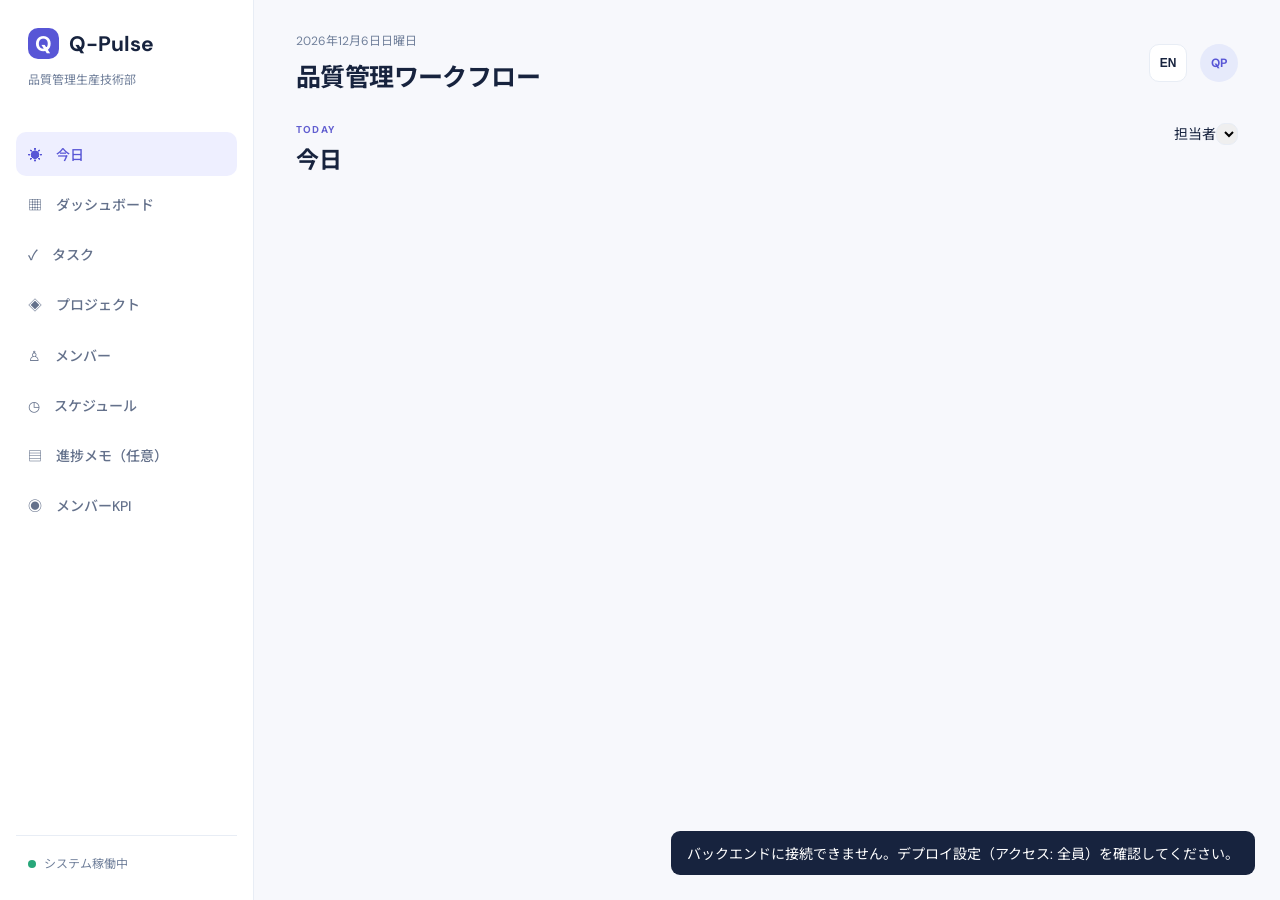
==== commit 62382f64: "Update index.html" ====
--- a/index.html
+++ b/index.html
@@ -2,15 +2,16 @@
 <html lang="ja"><head><meta charset="utf-8"><meta name="viewport" content="width=device-width,initial-scale=1">
 <title>Q-Pulse | 品質管理生産技術部</title><link rel="preconnect" href="https://fonts.googleapis.com"><link rel="preconnect" href="https://fonts.gstatic.com" crossorigin><link href="https://fonts.googleapis.com/css2?family=DM+Sans:wght@400;500;600;700&family=Noto+Sans+JP:wght@400;500;600;700&display=swap" rel="stylesheet"><link rel="stylesheet" href="styles.css?v=workflow20261009"></head>
 <body><aside class="sidebar"><div class="brand"><span class="brand-mark">Q</span><span>Q-Pulse</span></div><p class="dept">品質管理生産技術部</p><nav>
-<button class="nav-item active" data-view="dashboard">▦　ダッシュボード</button><button class="nav-item" data-view="tasks">✓　タスク</button><button class="nav-item" data-view="projects">◈　プロジェクト</button><button class="nav-item" data-view="members">♙　メンバー</button><button class="nav-item" data-view="schedule">◷　スケジュール</button><button class="nav-item" data-view="reports">▤　進捗メモ（任意）</button><button class="nav-item" data-view="kpi">◉　メンバーKPI</button></nav><div class="sidebar-bottom"><span class="online-dot"></span>システム稼働中</div></aside>
+<button class="nav-item active" data-view="mytoday">☀　今日</button><button class="nav-item" data-view="dashboard">▦　ダッシュボード</button><button class="nav-item" data-view="tasks">✓　タスク</button><button class="nav-item" data-view="projects">◈　プロジェクト</button><button class="nav-item" data-view="members">♙　メンバー</button><button class="nav-item" data-view="schedule">◷　スケジュール</button><button class="nav-item" data-view="reports">▤　進捗メモ（任意）</button><button class="nav-item" data-view="kpi">◉　メンバーKPI</button></nav><div class="sidebar-bottom"><span class="online-dot"></span>システム稼働中</div></aside>
 <main><header><div><p class="eyebrow" id="today"></p><h1>品質管理ワークフロー</h1></div><div class="header-actions"><button class="language" id="languageToggle" type="button">EN</button><div class="avatar">QP</div></div></header>
-<section id="dashboard" class="view active"><div class="hero"><div><span class="pill">本日の重点項目</span><h2>品質を守り、改善を前へ。</h2><p>優先度・期限・作業負荷を一画面で確認できます。</p></div><div><button class="secondary" type="button" data-direct-new="task" onclick="window.openQpForm && window.openQpForm('task')">＋ 新規タスク</button> <button class="primary" data-new="emergency">⚠ 緊急対応</button></div></div>
-<div class="metrics"><article><div class="metric-top">未完了タスク <span class="metric-icon indigo">✓</span></div><strong id="openTaskCount">0</strong><small>現在対応中の作業</small></article><article><div class="metric-top">今週の期限 <span class="metric-icon orange">◷</span></div><strong id="dueCount">0</strong><small class="orange-text">期限を確認</small></article><article><div class="metric-top">プロジェクト健全性 <span class="metric-icon green">↗</span></div><strong>要確認</strong><small>「要注意」を優先確認</small></article><article><div class="metric-top">メンバー <span class="metric-icon blue">♙</span></div><strong id="memberCount">—</strong><small>稼働中メンバー</small></article></div>
+<section id="mytoday" class="view active"><div class="view-title"><div><span class="section-kicker">TODAY</span><h2>今日</h2><p id="todayDate"></p></div><div class="today-picker"><label for="todayPerson">担当者</label><select id="todayPerson"></select></div></div><div id="todayStats" class="today-stats"></div><div id="todayBody"></div></section>
+<section id="dashboard" class="view"><div class="hero"><div><span class="pill">本日の重点項目</span><h2>品質を守り、改善を前へ。</h2><p>優先度・期限・作業負荷を一画面で確認できます。</p></div><div><button class="secondary" type="button" data-direct-new="task" onclick="window.openQpForm && window.openQpForm('task')">＋ 新規タスク</button> <button class="primary" data-new="emergency">⚠ 緊急対応</button></div></div>
+<div id="alertPanel"></div><div class="metrics"><article><div class="metric-top">未完了タスク <span class="metric-icon indigo">✓</span></div><strong id="openTaskCount">0</strong><small>現在対応中の作業</small></article><article><div class="metric-top">今週の期限 <span class="metric-icon orange">◷</span></div><strong id="dueCount">0</strong><small class="orange-text">期限を確認</small></article><article><div class="metric-top">プロジェクト健全性 <span class="metric-icon green">↗</span></div><strong>要確認</strong><small>「要注意」を優先確認</small></article><article><div class="metric-top">メンバー <span class="metric-icon blue">♙</span></div><strong id="memberCount">—</strong><small>稼働中メンバー</small></article></div>
 <div class="dashboard-grid"><article class="panel task-panel"><div class="panel-head"><div><h3>優先タスク</h3><p>今日の優先順位</p></div><button class="text-btn" data-view="tasks">すべて見る</button></div><div id="priorityTaskList" class="task-list"></div></article><article class="panel heatmap-panel"><div class="panel-head"><div><h3>作業負荷ヒートマップ</h3><p>予定工数 / 週の容量</p></div></div><div id="heatmap" class="heatmap"></div><div class="legend"><span>低</span><i class="l1"></i><i class="l2"></i><i class="l3"></i><i class="l4"></i><span>高</span></div></article><article class="panel workload-panel"><div class="panel-head"><div><h3>メンバー別作業負荷</h3><p>未完了タスクの予定工数 / 週の容量</p></div><button class="text-btn" id="downloadWorkload">↓ CSV</button></div><div id="workloadList" class="workload-list"></div></article><article class="panel project-panel"><div class="panel-head"><div><h3>プロジェクト進捗</h3><p>期限とリスクの確認</p></div><button class="text-btn" data-view="projects">すべて見る</button></div><div id="projectList"></div></article><article class="panel report-panel"><div class="panel-head"><div><h3>進捗メモ</h3><p>必要な時だけ記録</p></div></div><p class="muted">毎日提出は不要です。重要な進捗・問題だけ記録できます。</p><button class="primary small" id="saveReport">進捗メモを追加</button></article></div></section>
 <section id="tasks" class="view"><div class="view-title"><div><h2>タスク</h2><p>通常作業と緊急対応を一元管理</p></div><button class="primary" type="button" data-direct-new="task" onclick="window.openQpForm && window.openQpForm('task')">＋ 新規タスク</button></div><div class="filter-row"><input id="taskSearch" placeholder="タスクを検索"><select id="statusFilter"><option value="">すべての状態</option><option value="Not Started">未着手</option><option value="In Progress">進行中</option><option value="Done">完了</option></select></div><div class="panel table-wrap"><table><thead><tr><th>タスク名</th><th>プロジェクト</th><th>PIC</th><th>期限 / 工数</th><th>優先度</th><th>状態</th><th>操作</th></tr></thead><tbody id="taskTable"></tbody></table></div></section>
 <section id="projects" class="view"><div class="view-title"><div><h2>プロジェクト</h2><p>改善活動・新規立上げの進捗</p></div><div class="report-actions"><button class="secondary small" id="projectReportBtn" type="button">↓ 報告CSV</button><button class="secondary small" data-print type="button">🖨 印刷 / PDF</button><button class="primary" data-new="project">＋ 新規プロジェクト</button></div></div><div id="projectCards" class="project-cards"></div></section>
 <section id="members" class="view"><div class="view-title"><div><h2>メンバー</h2><p>役割、週の容量、作業負荷を管理</p></div><button class="primary" data-new="member">＋ メンバー追加</button></div><div class="panel table-wrap"><table><thead><tr><th>氏名 / メール</th><th>役割</th><th>週の容量</th><th>予定工数</th><th>負荷</th><th>操作</th></tr></thead><tbody id="memberTable"></tbody></table></div></section>
-<section id="schedule" class="view"><div class="view-title"><div><h2>スケジュール</h2><p>監査・会議・校正の予定を今後追加します。</p></div></div><article class="panel"><h3>今後の予定</h3><p class="muted">タスクの期限はタスク画面から登録できます。</p></article></section>
+<section id="schedule" class="view"><div class="view-title"><div><h2>スケジュール</h2><p>タスク期限・プロジェクト期限・予定を月表示で確認（日付をクリックで詳細）</p></div><div class="report-actions"><button class="primary" type="button" data-add-event>＋ 予定を追加</button></div></div><article class="panel cal-panel"><div class="cal-head"><button type="button" id="calPrev" aria-label="前の月">‹</button><h3 id="calTitle"></h3><button type="button" id="calNext" aria-label="次の月">›</button><button class="secondary small" type="button" id="calToday">今日</button><div class="cal-filters"><label><input type="checkbox" data-calf="event" checked> 予定</label><label><input type="checkbox" data-calf="task" checked> タスク期限</label><label><input type="checkbox" data-calf="project" checked> プロジェクト期限</label></div></div><div class="cal-week"><span>日</span><span>月</span><span>火</span><span>水</span><span>木</span><span>金</span><span>土</span></div><div id="calGrid" class="cal-grid"></div></article></section>
 <section id="reports" class="view"><div class="view-title"><div><span class="section-kicker">OPTIONAL UPDATE</span><h2>進捗メモ（任意）</h2><p>重要な進捗・問題・判断だけを、必要な時に残します。</p></div><div class="report-actions"><button class="secondary small" id="downloadReport">↓ CSVダウンロード</button><button class="primary" data-new="report">＋ 日報を書く</button></div></div><div class="report-brief"><div><b>毎日提出は不要です</b><span>プロジェクトの進捗やリスクが変わった時だけ入力してください。</span></div><button class="soft-btn" data-view="kpi">メンバーKPIを見る　→</button></div><article class="panel table-wrap report-table"><table><thead><tr><th>作業日</th><th>担当者</th><th>関連タスク</th><th>実績工数</th><th>作業内容・問題</th></tr></thead><tbody id="reportTable"></tbody></table></article></section>
 <section id="kpi" class="view"><div class="view-title"><div><span class="section-kicker">TEAM PERFORMANCE</span><h2>メンバーKPI</h2><p>量だけでなく、期限・進捗・品質改善をバランスよく確認します。</p></div><div class="report-actions"><button class="secondary small" id="memberReportBtn" type="button">↓ メンバー報告CSV</button><button class="secondary small" data-print type="button">🖨 印刷 / PDF</button><button class="primary" data-new="report">＋ 日報を書く</button></div></div><div class="kpi-note"><span>◎</span><p><b>評価の見方：</b>完了数だけで判断せず、期限遵守・対応した問題・プロジェクトへの貢献を合わせて確認します。</p></div><div id="kpiCards" class="kpi-cards"></div></section>
 </main>
--- a/styles.css
+++ b/styles.css
@@ -23,3 +23,10 @@
 
 /* Visible workload and report actions */
 .workload-list{display:grid;gap:10px}.workload-row{display:grid;grid-template-columns:125px 1fr 42px;align-items:center;gap:10px}.workload-row b{display:block;font-size:12px}.workload-row small{display:block;color:var(--muted);font-size:10px;margin-top:2px}.workload-meter{height:8px;border-radius:999px;background:#eef1f8;overflow:hidden}.workload-meter i{display:block;height:100%;border-radius:inherit;background:linear-gradient(90deg,#5d5bd2,#938ff0)}.workload-meter i.warn{background:linear-gradient(90deg,#efb04d,#f18c59)}.workload-meter i.over{background:linear-gradient(90deg,#e96a70,#bf4355)}.workload-row>span{text-align:right;color:#5a5bd2;font-weight:700;font-size:11px}.workload-row>span.warn{color:#d17e2b}.workload-row>span.over{color:#cb4c5c}.report-actions{display:flex;gap:8px;align-items:center}@media(max-width:720px){.workload-row{grid-template-columns:100px 1fr 35px;gap:6px}.report-actions{width:100%;justify-content:flex-end}.view-title{flex-direction:column;gap:12px;align-items:stretch}}
+.status-select{font:inherit;font-size:12px;font-weight:600;border:1px solid transparent;border-radius:8px;padding:6px 8px;cursor:pointer;max-width:130px}
+.status-select.not-started{background:#f0f2f6;color:#758098}.status-select.in-progress{background:#e9f2ff;color:#4887c5}.status-select.done{background:#e8f8f1;color:#248d69}
+.proj-tasks{margin-top:14px;border:1px solid var(--line);border-radius:10px;padding:8px 12px;background:#fafbfe}.proj-tasks summary{cursor:pointer;font-size:12px;font-weight:600;color:var(--indigo);padding:4px 0}
+.proj-task{display:flex;justify-content:space-between;align-items:center;gap:10px;padding:8px 0;border-top:1px solid var(--line)}.proj-task b{display:block;font-size:12px}.proj-task small{color:var(--muted);font-size:11px}
+.detail-actions{display:flex;justify-content:space-between;align-items:center;margin:16px 0 10px}.detail-note{margin:0 0 8px;font-size:12px;line-height:1.6}
+.kpi-card:hover{box-shadow:0 6px 22px #5856d622;border-color:#cfcdf5}
+@media print{.sidebar,.header-actions,.report-actions,button,.filter-row,select{display:none!important}main{margin:0;padding:0}.status-select{display:inline!important;appearance:none;border:0}.panel{break-inside:avoid}}
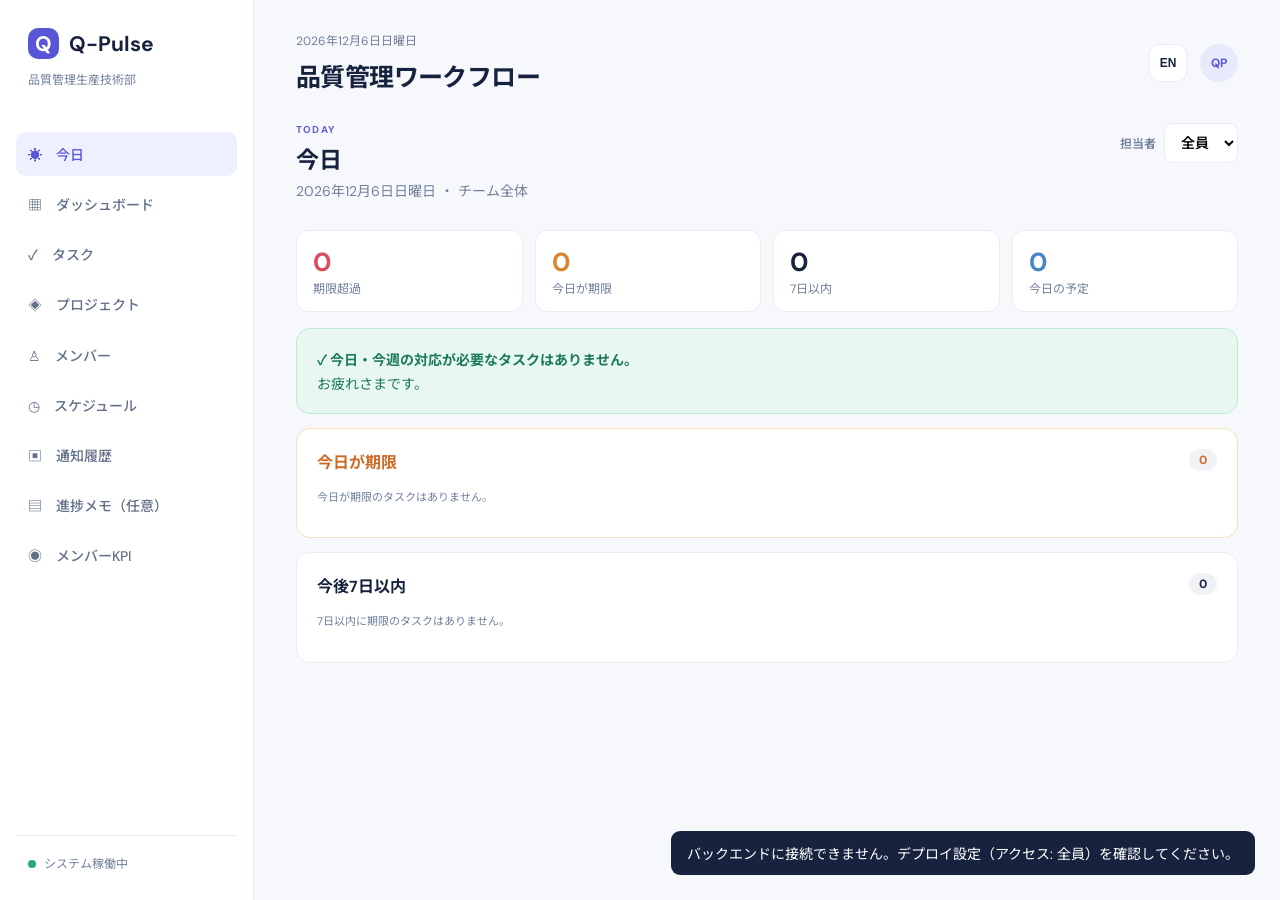
==== commit 361db7e1: "Add notification history screen" ====
--- a/index.html
+++ b/index.html
@@ -1,8 +1,8 @@
 <!doctype html>
 <html lang="ja"><head><meta charset="utf-8"><meta name="viewport" content="width=device-width,initial-scale=1">
-<title>Q-Pulse | 品質管理生産技術部</title><link rel="preconnect" href="https://fonts.googleapis.com"><link rel="preconnect" href="https://fonts.gstatic.com" crossorigin><link href="https://fonts.googleapis.com/css2?family=DM+Sans:wght@400;500;600;700&family=Noto+Sans+JP:wght@400;500;600;700&display=swap" rel="stylesheet"><link rel="stylesheet" href="styles.css?v=workflow20261009"></head>
+<title>Q-Pulse | 品質管理生産技術部</title><link rel="preconnect" href="https://fonts.googleapis.com"><link rel="preconnect" href="https://fonts.gstatic.com" crossorigin><link href="https://fonts.googleapis.com/css2?family=DM+Sans:wght@400;500;600;700&family=Noto+Sans+JP:wght@400;500;600;700&display=swap" rel="stylesheet"><link rel="stylesheet" href="styles.css?v=workflow20261012"></head>
 <body><aside class="sidebar"><div class="brand"><span class="brand-mark">Q</span><span>Q-Pulse</span></div><p class="dept">品質管理生産技術部</p><nav>
-<button class="nav-item active" data-view="mytoday">☀　今日</button><button class="nav-item" data-view="dashboard">▦　ダッシュボード</button><button class="nav-item" data-view="tasks">✓　タスク</button><button class="nav-item" data-view="projects">◈　プロジェクト</button><button class="nav-item" data-view="members">♙　メンバー</button><button class="nav-item" data-view="schedule">◷　スケジュール</button><button class="nav-item" data-view="reports">▤　進捗メモ（任意）</button><button class="nav-item" data-view="kpi">◉　メンバーKPI</button></nav><div class="sidebar-bottom"><span class="online-dot"></span>システム稼働中</div></aside>
+<button class="nav-item active" data-view="mytoday">☀　今日</button><button class="nav-item" data-view="dashboard">▦　ダッシュボード</button><button class="nav-item" data-view="tasks">✓　タスク</button><button class="nav-item" data-view="projects">◈　プロジェクト</button><button class="nav-item" data-view="members">♙　メンバー</button><button class="nav-item" data-view="schedule">◷　スケジュール</button><button class="nav-item" data-view="alerts">▣　通知履歴</button><button class="nav-item" data-view="reports">▤　進捗メモ（任意）</button><button class="nav-item" data-view="kpi">◉　メンバーKPI</button></nav><div class="sidebar-bottom"><span class="online-dot"></span>システム稼働中</div></aside>
 <main><header><div><p class="eyebrow" id="today"></p><h1>品質管理ワークフロー</h1></div><div class="header-actions"><button class="language" id="languageToggle" type="button">EN</button><div class="avatar">QP</div></div></header>
 <section id="mytoday" class="view active"><div class="view-title"><div><span class="section-kicker">TODAY</span><h2>今日</h2><p id="todayDate"></p></div><div class="today-picker"><label for="todayPerson">担当者</label><select id="todayPerson"></select></div></div><div id="todayStats" class="today-stats"></div><div id="todayBody"></div></section>
 <section id="dashboard" class="view"><div class="hero"><div><span class="pill">本日の重点項目</span><h2>品質を守り、改善を前へ。</h2><p>優先度・期限・作業負荷を一画面で確認できます。</p></div><div><button class="secondary" type="button" data-direct-new="task" onclick="window.openQpForm && window.openQpForm('task')">＋ 新規タスク</button> <button class="primary" data-new="emergency">⚠ 緊急対応</button></div></div>
@@ -12,7 +12,7 @@
 <section id="projects" class="view"><div class="view-title"><div><h2>プロジェクト</h2><p>改善活動・新規立上げの進捗</p></div><div class="report-actions"><button class="secondary small" id="projectReportBtn" type="button">↓ 報告CSV</button><button class="secondary small" data-print type="button">🖨 印刷 / PDF</button><button class="primary" data-new="project">＋ 新規プロジェクト</button></div></div><div id="projectCards" class="project-cards"></div></section>
 <section id="members" class="view"><div class="view-title"><div><h2>メンバー</h2><p>役割、週の容量、作業負荷を管理</p></div><button class="primary" data-new="member">＋ メンバー追加</button></div><div class="panel table-wrap"><table><thead><tr><th>氏名 / メール</th><th>役割</th><th>週の容量</th><th>予定工数</th><th>負荷</th><th>操作</th></tr></thead><tbody id="memberTable"></tbody></table></div></section>
 <section id="schedule" class="view"><div class="view-title"><div><h2>スケジュール</h2><p>タスク期限・プロジェクト期限・予定を月表示で確認（日付をクリックで詳細）</p></div><div class="report-actions"><button class="primary" type="button" data-add-event>＋ 予定を追加</button></div></div><article class="panel cal-panel"><div class="cal-head"><button type="button" id="calPrev" aria-label="前の月">‹</button><h3 id="calTitle"></h3><button type="button" id="calNext" aria-label="次の月">›</button><button class="secondary small" type="button" id="calToday">今日</button><div class="cal-filters"><label><input type="checkbox" data-calf="event" checked> 予定</label><label><input type="checkbox" data-calf="task" checked> タスク期限</label><label><input type="checkbox" data-calf="project" checked> プロジェクト期限</label></div></div><div class="cal-week"><span>日</span><span>月</span><span>火</span><span>水</span><span>木</span><span>金</span><span>土</span></div><div id="calGrid" class="cal-grid"></div></article></section>
-<section id="reports" class="view"><div class="view-title"><div><span class="section-kicker">OPTIONAL UPDATE</span><h2>進捗メモ（任意）</h2><p>重要な進捗・問題・判断だけを、必要な時に残します。</p></div><div class="report-actions"><button class="secondary small" id="downloadReport">↓ CSVダウンロード</button><button class="primary" data-new="report">＋ 日報を書く</button></div></div><div class="report-brief"><div><b>毎日提出は不要です</b><span>プロジェクトの進捗やリスクが変わった時だけ入力してください。</span></div><button class="soft-btn" data-view="kpi">メンバーKPIを見る　→</button></div><article class="panel table-wrap report-table"><table><thead><tr><th>作業日</th><th>担当者</th><th>関連タスク</th><th>実績工数</th><th>作業内容・問題</th></tr></thead><tbody id="reportTable"></tbody></table></article></section>
+<section id="alerts" class="view"><div class="view-title"><div><h2>通知履歴</h2><p>最新50件の送信結果を確認できます。</p></div></div><div class="panel table-wrap"><table><thead><tr><th>日時</th><th>種類</th><th>対象</th><th>送信先</th><th>結果</th><th>内容</th></tr></thead><tbody id="alertTable"></tbody></table></div></section><section id="reports" class="view"><div class="view-title"><div><span class="section-kicker">OPTIONAL UPDATE</span><h2>進捗メモ（任意）</h2><p>重要な進捗・問題・判断だけを、必要な時に残します。</p></div><div class="report-actions"><button class="secondary small" id="downloadReport">↓ CSVダウンロード</button><button class="primary" data-new="report">＋ 日報を書く</button></div></div><div class="report-brief"><div><b>毎日提出は不要です</b><span>プロジェクトの進捗やリスクが変わった時だけ入力してください。</span></div><button class="soft-btn" data-view="kpi">メンバーKPIを見る　→</button></div><article class="panel table-wrap report-table"><table><thead><tr><th>作業日</th><th>担当者</th><th>関連タスク</th><th>実績工数</th><th>作業内容・問題</th></tr></thead><tbody id="reportTable"></tbody></table></article></section>
 <section id="kpi" class="view"><div class="view-title"><div><span class="section-kicker">TEAM PERFORMANCE</span><h2>メンバーKPI</h2><p>量だけでなく、期限・進捗・品質改善をバランスよく確認します。</p></div><div class="report-actions"><button class="secondary small" id="memberReportBtn" type="button">↓ メンバー報告CSV</button><button class="secondary small" data-print type="button">🖨 印刷 / PDF</button><button class="primary" data-new="report">＋ 日報を書く</button></div></div><div class="kpi-note"><span>◎</span><p><b>評価の見方：</b>完了数だけで判断せず、期限遵守・対応した問題・プロジェクトへの貢献を合わせて確認します。</p></div><div id="kpiCards" class="kpi-cards"></div></section>
 </main>
-<dialog id="detailModal" style="width:min(780px,calc(100% - 30px))"><div class="modal-head"><h2 id="detailTitle"></h2><button class="close" type="button" onclick="this.closest('dialog').close()">×</button></div><div id="detailBody" style="padding:6px 22px 22px"></div></dialog><dialog id="entryModal"><form id="entryForm"><div class="modal-head"><h2 id="modalTitle">新規登録</h2><button class="close" type="button" id="cancelBtn">×</button></div><div id="modalFields"></div><div class="modal-actions"><button class="secondary" type="button" id="cancelBtn2">キャンセル</button><button class="primary" type="submit">保存</button></div></form></dialog><div id="toast" role="status"></div><script src="app.js?v=workflow20261009"></script></body></html>
+<dialog id="detailModal" style="width:min(780px,calc(100% - 30px))"><div class="modal-head"><h2 id="detailTitle"></h2><button class="close" type="button" onclick="this.closest('dialog').close()">×</button></div><div id="detailBody" style="padding:6px 22px 22px"></div></dialog><dialog id="entryModal"><form id="entryForm"><div class="modal-head"><h2 id="modalTitle">新規登録</h2><button class="close" type="button" id="cancelBtn">×</button></div><div id="modalFields"></div><div class="modal-actions"><button class="secondary" type="button" id="cancelBtn2">キャンセル</button><button class="primary" type="submit">保存</button></div></form></dialog><div id="toast" role="status"></div><script src="app.js?v=workflow20261012"></script></body></html>
--- a/styles.css
+++ b/styles.css
@@ -29,4 +29,24 @@
 .proj-task{display:flex;justify-content:space-between;align-items:center;gap:10px;padding:8px 0;border-top:1px solid var(--line)}.proj-task b{display:block;font-size:12px}.proj-task small{color:var(--muted);font-size:11px}
 .detail-actions{display:flex;justify-content:space-between;align-items:center;margin:16px 0 10px}.detail-note{margin:0 0 8px;font-size:12px;line-height:1.6}
 .kpi-card:hover{box-shadow:0 6px 22px #5856d622;border-color:#cfcdf5}
+.today-picker{display:flex;align-items:center;gap:8px}.today-picker label{font-size:12px;color:var(--muted);font-weight:600}.today-picker select{padding:9px 12px;background:#fff;font-weight:600}
+.today-stats{display:grid;grid-template-columns:repeat(4,1fr);gap:12px;margin-bottom:16px}.ts{background:#fff;border:1px solid var(--line);border-radius:12px;padding:14px 16px}.ts b{display:block;font-size:26px}.ts span{font-size:12px;color:var(--muted)}.ts.red b{color:#d94e5d}.ts.amber b{color:#d9862f}.ts.blue b{color:#4887c5}
+.today-sec{margin-bottom:14px}.today-sec.late{border-color:#f3c4c8;background:#fffafa}.today-sec.urgent{border-color:#f6dfbf}.today-count{background:#f0f2f6;border-radius:999px;padding:3px 10px;font-weight:700;font-size:12px}.late .today-count{background:#ffe3e5;color:#d94e5d}
+.today-row,.alert-task{display:grid;grid-template-columns:7px 1fr auto auto auto;gap:12px;align-items:center;padding:10px 0;border-top:1px solid #f0f2f7}.alert-task{grid-template-columns:1fr auto auto}.today-main b,.alert-task b{display:block;font-size:13px}.today-main small,.alert-task small{color:var(--muted);font-size:11px}
+.today-due{font-size:12px;font-weight:600;color:var(--muted);white-space:nowrap}.today-due.late{color:#d94e5d}.today-due.urgent{color:#d9862f}
+.today-clear{display:flex;flex-direction:column;gap:4px;background:#e8f8f1;border-color:#bfe8d6;color:#1d7a5a;margin-bottom:14px}
+.proj-tasks.later{margin-top:6px;background:#fff}
+.alert-box{border-radius:14px;padding:16px 20px;margin-bottom:18px;border:1px solid}.alert-box.ok{background:#e8f8f1;border-color:#bfe8d6;color:#1d7a5a;display:flex;gap:10px;align-items:center}.alert-box.bad{background:#fff5f5;border-color:#f3c4c8}.alert-box.warn{background:#fff8ee;border-color:#f6dfbf}
+.alert-head{display:flex;justify-content:space-between;align-items:center;margin-bottom:8px}.alert-head h3{color:#c23b4b}.alert-head span{font-size:12px;color:var(--muted)}
+.alert-groups{display:grid;grid-template-columns:repeat(auto-fit,minmax(340px,1fr));gap:14px}.alert-group{background:#fff;border:1px solid #f3dadd;border-radius:10px;padding:10px 14px}.alert-who{display:flex;justify-content:space-between;margin-bottom:4px}.alert-who span{background:#ffe3e5;color:#d94e5d;border-radius:999px;padding:1px 9px;font-size:12px;font-weight:700}
+.alert-risk{margin-top:12px;display:flex;flex-wrap:wrap;gap:8px;align-items:center;font-size:12px}.chip-risk{background:#fff;border:1px solid #f3c4c8;color:#c23b4b;border-radius:999px;padding:4px 10px;font-weight:600}
+.cal-panel{padding:18px}.cal-head{display:flex;align-items:center;gap:10px;flex-wrap:wrap;margin-bottom:14px}.cal-head h3{font-size:18px;min-width:120px;text-align:center}.cal-head>button:not(.small){border:0;background:#f2f3f7;border-radius:8px;width:32px;height:32px;font-size:20px;cursor:pointer}
+.cal-filters{margin-left:auto;display:flex;gap:12px;font-size:12px}.cal-filters label{display:flex;gap:5px;align-items:center;cursor:pointer}
+.cal-week,.cal-grid{display:grid;grid-template-columns:repeat(7,minmax(0,1fr))}.cal-week span{text-align:center;font-size:11px;color:var(--muted);padding:8px 0;font-weight:600}.cal-week span:first-child{color:#d94e5d}.cal-week span:last-child{color:#4887c5}
+.cal-day{min-height:104px;border:1px solid #f0f2f7;padding:6px;cursor:pointer;display:flex;flex-direction:column;gap:3px;min-width:0}.cal-day:hover{background:#f8f8ff}.cal-day.muted-day{background:#fafbfd;color:#b9c0cf}.cal-day.is-today{background:#f4f4ff}.cal-day.is-today .cal-num{background:var(--indigo);color:#fff}
+.cal-num{width:22px;height:22px;display:grid;place-items:center;font-size:12px;font-weight:700;border-radius:50%}
+.cal-chip{font-size:10px;line-height:1.3;padding:2px 5px;border-radius:4px;white-space:nowrap;overflow:hidden;text-overflow:ellipsis;display:block}
+.cal-chip.event{background:#e8f3ff;color:#3e82bd}.cal-chip.task{background:#fff1e4;color:#cc7928}.cal-chip.late{background:#ffe3e5;color:#c23b4b;font-weight:600}.cal-chip.proj{background:#eeefff;color:#4543b8;font-weight:600}.cal-chip.done{background:#f0f2f6;color:#a2abbc;text-decoration:line-through}.cal-more{font-size:10px;color:var(--muted)}
+.day-h{font-size:13px;margin:16px 0 4px;color:var(--muted)}
+@media(max-width:720px){.today-stats{grid-template-columns:repeat(2,1fr)}.today-row{grid-template-columns:7px 1fr auto}.today-row .today-due,.today-row .text-btn{display:none}.cal-day{min-height:62px;padding:3px}.cal-chip{font-size:0;height:6px;padding:0;border-radius:3px}.cal-filters{margin-left:0}.alert-groups{grid-template-columns:1fr}}
 @media print{.sidebar,.header-actions,.report-actions,button,.filter-row,select{display:none!important}main{margin:0;padding:0}.status-select{display:inline!important;appearance:none;border:0}.panel{break-inside:avoid}}
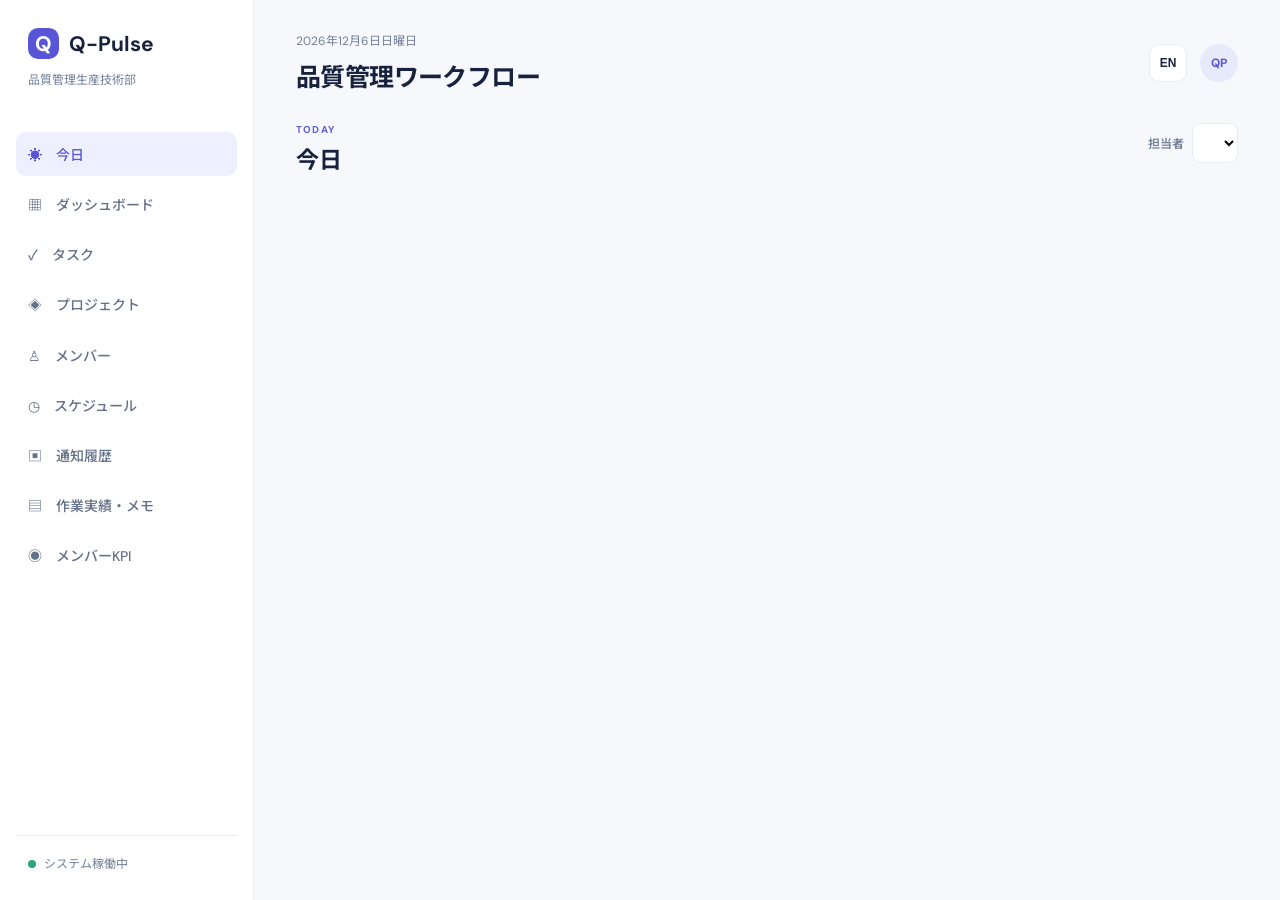
==== commit 1e927447: "Rename progress notes as actual work records" ====
--- a/index.html
+++ b/index.html
@@ -2,17 +2,17 @@
 <html lang="ja"><head><meta charset="utf-8"><meta name="viewport" content="width=device-width,initial-scale=1">
 <title>Q-Pulse | 品質管理生産技術部</title><link rel="preconnect" href="https://fonts.googleapis.com"><link rel="preconnect" href="https://fonts.gstatic.com" crossorigin><link href="https://fonts.googleapis.com/css2?family=DM+Sans:wght@400;500;600;700&family=Noto+Sans+JP:wght@400;500;600;700&display=swap" rel="stylesheet"><link rel="stylesheet" href="styles.css?v=workflow20261012"></head>
 <body><aside class="sidebar"><div class="brand"><span class="brand-mark">Q</span><span>Q-Pulse</span></div><p class="dept">品質管理生産技術部</p><nav>
-<button class="nav-item active" data-view="mytoday">☀　今日</button><button class="nav-item" data-view="dashboard">▦　ダッシュボード</button><button class="nav-item" data-view="tasks">✓　タスク</button><button class="nav-item" data-view="projects">◈　プロジェクト</button><button class="nav-item" data-view="members">♙　メンバー</button><button class="nav-item" data-view="schedule">◷　スケジュール</button><button class="nav-item" data-view="alerts">▣　通知履歴</button><button class="nav-item" data-view="reports">▤　進捗メモ（任意）</button><button class="nav-item" data-view="kpi">◉　メンバーKPI</button></nav><div class="sidebar-bottom"><span class="online-dot"></span>システム稼働中</div></aside>
+<button class="nav-item active" data-view="mytoday">☀　今日</button><button class="nav-item" data-view="dashboard">▦　ダッシュボード</button><button class="nav-item" data-view="tasks">✓　タスク</button><button class="nav-item" data-view="projects">◈　プロジェクト</button><button class="nav-item" data-view="members">♙　メンバー</button><button class="nav-item" data-view="schedule">◷　スケジュール</button><button class="nav-item" data-view="alerts">▣　通知履歴</button><button class="nav-item" data-view="reports">▤　作業実績・メモ</button><button class="nav-item" data-view="kpi">◉　メンバーKPI</button></nav><div class="sidebar-bottom"><span class="online-dot"></span>システム稼働中</div></aside>
 <main><header><div><p class="eyebrow" id="today"></p><h1>品質管理ワークフロー</h1></div><div class="header-actions"><button class="language" id="languageToggle" type="button">EN</button><div class="avatar">QP</div></div></header>
 <section id="mytoday" class="view active"><div class="view-title"><div><span class="section-kicker">TODAY</span><h2>今日</h2><p id="todayDate"></p></div><div class="today-picker"><label for="todayPerson">担当者</label><select id="todayPerson"></select></div></div><div id="todayStats" class="today-stats"></div><div id="todayBody"></div></section>
 <section id="dashboard" class="view"><div class="hero"><div><span class="pill">本日の重点項目</span><h2>品質を守り、改善を前へ。</h2><p>優先度・期限・作業負荷を一画面で確認できます。</p></div><div><button class="secondary" type="button" data-direct-new="task" onclick="window.openQpForm && window.openQpForm('task')">＋ 新規タスク</button> <button class="primary" data-new="emergency">⚠ 緊急対応</button></div></div>
 <div id="alertPanel"></div><div class="metrics"><article><div class="metric-top">未完了タスク <span class="metric-icon indigo">✓</span></div><strong id="openTaskCount">0</strong><small>現在対応中の作業</small></article><article><div class="metric-top">今週の期限 <span class="metric-icon orange">◷</span></div><strong id="dueCount">0</strong><small class="orange-text">期限を確認</small></article><article><div class="metric-top">プロジェクト健全性 <span class="metric-icon green">↗</span></div><strong>要確認</strong><small>「要注意」を優先確認</small></article><article><div class="metric-top">メンバー <span class="metric-icon blue">♙</span></div><strong id="memberCount">—</strong><small>稼働中メンバー</small></article></div>
-<div class="dashboard-grid"><article class="panel task-panel"><div class="panel-head"><div><h3>優先タスク</h3><p>今日の優先順位</p></div><button class="text-btn" data-view="tasks">すべて見る</button></div><div id="priorityTaskList" class="task-list"></div></article><article class="panel heatmap-panel"><div class="panel-head"><div><h3>作業負荷ヒートマップ</h3><p>予定工数 / 週の容量</p></div></div><div id="heatmap" class="heatmap"></div><div class="legend"><span>低</span><i class="l1"></i><i class="l2"></i><i class="l3"></i><i class="l4"></i><span>高</span></div></article><article class="panel workload-panel"><div class="panel-head"><div><h3>メンバー別作業負荷</h3><p>未完了タスクの予定工数 / 週の容量</p></div><button class="text-btn" id="downloadWorkload">↓ CSV</button></div><div id="workloadList" class="workload-list"></div></article><article class="panel project-panel"><div class="panel-head"><div><h3>プロジェクト進捗</h3><p>期限とリスクの確認</p></div><button class="text-btn" data-view="projects">すべて見る</button></div><div id="projectList"></div></article><article class="panel report-panel"><div class="panel-head"><div><h3>進捗メモ</h3><p>必要な時だけ記録</p></div></div><p class="muted">毎日提出は不要です。重要な進捗・問題だけ記録できます。</p><button class="primary small" id="saveReport">進捗メモを追加</button></article></div></section>
+<div class="dashboard-grid"><article class="panel task-panel"><div class="panel-head"><div><h3>優先タスク</h3><p>今日の優先順位</p></div><button class="text-btn" data-view="tasks">すべて見る</button></div><div id="priorityTaskList" class="task-list"></div></article><article class="panel heatmap-panel"><div class="panel-head"><div><h3>作業負荷ヒートマップ</h3><p>予定工数 / 週の容量</p></div></div><div id="heatmap" class="heatmap"></div><div class="legend"><span>低</span><i class="l1"></i><i class="l2"></i><i class="l3"></i><i class="l4"></i><span>高</span></div></article><article class="panel workload-panel"><div class="panel-head"><div><h3>メンバー別作業負荷</h3><p>未完了タスクの予定工数 / 週の容量</p></div><button class="text-btn" id="downloadWorkload">↓ CSV</button></div><div id="workloadList" class="workload-list"></div></article><article class="panel project-panel"><div class="panel-head"><div><h3>プロジェクト進捗</h3><p>期限とリスクの確認</p></div><button class="text-btn" data-view="projects">すべて見る</button></div><div id="projectList"></div></article><article class="panel report-panel"><div class="panel-head"><div><h3>進捗メモ</h3><p>必要な時だけ記録</p></div></div><p class="muted">毎日提出は不要です。実績工数と作業内容を、必要な時だけ記録できます。</p><button class="primary small" id="saveReport">＋ 実績を記録</button></article></div></section>
 <section id="tasks" class="view"><div class="view-title"><div><h2>タスク</h2><p>通常作業と緊急対応を一元管理</p></div><button class="primary" type="button" data-direct-new="task" onclick="window.openQpForm && window.openQpForm('task')">＋ 新規タスク</button></div><div class="filter-row"><input id="taskSearch" placeholder="タスクを検索"><select id="statusFilter"><option value="">すべての状態</option><option value="Not Started">未着手</option><option value="In Progress">進行中</option><option value="Done">完了</option></select></div><div class="panel table-wrap"><table><thead><tr><th>タスク名</th><th>プロジェクト</th><th>PIC</th><th>期限 / 工数</th><th>優先度</th><th>状態</th><th>操作</th></tr></thead><tbody id="taskTable"></tbody></table></div></section>
 <section id="projects" class="view"><div class="view-title"><div><h2>プロジェクト</h2><p>改善活動・新規立上げの進捗</p></div><div class="report-actions"><button class="secondary small" id="projectReportBtn" type="button">↓ 報告CSV</button><button class="secondary small" data-print type="button">🖨 印刷 / PDF</button><button class="primary" data-new="project">＋ 新規プロジェクト</button></div></div><div id="projectCards" class="project-cards"></div></section>
 <section id="members" class="view"><div class="view-title"><div><h2>メンバー</h2><p>役割、週の容量、作業負荷を管理</p></div><button class="primary" data-new="member">＋ メンバー追加</button></div><div class="panel table-wrap"><table><thead><tr><th>氏名 / メール</th><th>役割</th><th>週の容量</th><th>予定工数</th><th>負荷</th><th>操作</th></tr></thead><tbody id="memberTable"></tbody></table></div></section>
 <section id="schedule" class="view"><div class="view-title"><div><h2>スケジュール</h2><p>タスク期限・プロジェクト期限・予定を月表示で確認（日付をクリックで詳細）</p></div><div class="report-actions"><button class="primary" type="button" data-add-event>＋ 予定を追加</button></div></div><article class="panel cal-panel"><div class="cal-head"><button type="button" id="calPrev" aria-label="前の月">‹</button><h3 id="calTitle"></h3><button type="button" id="calNext" aria-label="次の月">›</button><button class="secondary small" type="button" id="calToday">今日</button><div class="cal-filters"><label><input type="checkbox" data-calf="event" checked> 予定</label><label><input type="checkbox" data-calf="task" checked> タスク期限</label><label><input type="checkbox" data-calf="project" checked> プロジェクト期限</label></div></div><div class="cal-week"><span>日</span><span>月</span><span>火</span><span>水</span><span>木</span><span>金</span><span>土</span></div><div id="calGrid" class="cal-grid"></div></article></section>
-<section id="alerts" class="view"><div class="view-title"><div><h2>通知履歴</h2><p>最新50件の送信結果を確認できます。</p></div></div><div class="panel table-wrap"><table><thead><tr><th>日時</th><th>種類</th><th>対象</th><th>送信先</th><th>結果</th><th>内容</th></tr></thead><tbody id="alertTable"></tbody></table></div></section><section id="reports" class="view"><div class="view-title"><div><span class="section-kicker">OPTIONAL UPDATE</span><h2>進捗メモ（任意）</h2><p>重要な進捗・問題・判断だけを、必要な時に残します。</p></div><div class="report-actions"><button class="secondary small" id="downloadReport">↓ CSVダウンロード</button><button class="primary" data-new="report">＋ 日報を書く</button></div></div><div class="report-brief"><div><b>毎日提出は不要です</b><span>プロジェクトの進捗やリスクが変わった時だけ入力してください。</span></div><button class="soft-btn" data-view="kpi">メンバーKPIを見る　→</button></div><article class="panel table-wrap report-table"><table><thead><tr><th>作業日</th><th>担当者</th><th>関連タスク</th><th>実績工数</th><th>作業内容・問題</th></tr></thead><tbody id="reportTable"></tbody></table></article></section>
-<section id="kpi" class="view"><div class="view-title"><div><span class="section-kicker">TEAM PERFORMANCE</span><h2>メンバーKPI</h2><p>量だけでなく、期限・進捗・品質改善をバランスよく確認します。</p></div><div class="report-actions"><button class="secondary small" id="memberReportBtn" type="button">↓ メンバー報告CSV</button><button class="secondary small" data-print type="button">🖨 印刷 / PDF</button><button class="primary" data-new="report">＋ 日報を書く</button></div></div><div class="kpi-note"><span>◎</span><p><b>評価の見方：</b>完了数だけで判断せず、期限遵守・対応した問題・プロジェクトへの貢献を合わせて確認します。</p></div><div id="kpiCards" class="kpi-cards"></div></section>
+<section id="alerts" class="view"><div class="view-title"><div><h2>通知履歴</h2><p>最新50件の送信結果を確認できます。</p></div></div><div class="panel table-wrap"><table><thead><tr><th>日時</th><th>種類</th><th>対象</th><th>送信先</th><th>結果</th><th>内容</th></tr></thead><tbody id="alertTable"></tbody></table></div></section><section id="reports" class="view"><div class="view-title"><div><span class="section-kicker">OPTIONAL UPDATE</span><h2>作業実績・メモ</h2><p>重要な進捗・問題・判断だけを、必要な時に残します。</p></div><div class="report-actions"><button class="secondary small" id="downloadReport">↓ CSVダウンロード</button><button class="primary" data-new="report">＋ 実績を記録</button></div></div><div class="report-brief"><div><b>毎日提出は不要です</b><span>作業した時、または進捗・リスクが変わった時だけ記録してください。</span></div><button class="soft-btn" data-view="kpi">メンバーKPIを見る　→</button></div><article class="panel table-wrap report-table"><table><thead><tr><th>作業日</th><th>担当者</th><th>関連タスク</th><th>実績工数</th><th>作業内容・問題</th></tr></thead><tbody id="reportTable"></tbody></table></article></section>
+<section id="kpi" class="view"><div class="view-title"><div><span class="section-kicker">TEAM PERFORMANCE</span><h2>メンバーKPI</h2><p>量だけでなく、期限・進捗・品質改善をバランスよく確認します。</p></div><div class="report-actions"><button class="secondary small" id="memberReportBtn" type="button">↓ メンバー報告CSV</button><button class="secondary small" data-print type="button">🖨 印刷 / PDF</button><button class="primary" data-new="report">＋ 実績を記録</button></div></div><div class="kpi-note"><span>◎</span><p><b>評価の見方：</b>完了数だけで判断せず、期限遵守・対応した問題・プロジェクトへの貢献を合わせて確認します。</p></div><div id="kpiCards" class="kpi-cards"></div></section>
 </main>
-<dialog id="detailModal" style="width:min(780px,calc(100% - 30px))"><div class="modal-head"><h2 id="detailTitle"></h2><button class="close" type="button" onclick="this.closest('dialog').close()">×</button></div><div id="detailBody" style="padding:6px 22px 22px"></div></dialog><dialog id="entryModal"><form id="entryForm"><div class="modal-head"><h2 id="modalTitle">新規登録</h2><button class="close" type="button" id="cancelBtn">×</button></div><div id="modalFields"></div><div class="modal-actions"><button class="secondary" type="button" id="cancelBtn2">キャンセル</button><button class="primary" type="submit">保存</button></div></form></dialog><div id="toast" role="status"></div><script src="app.js?v=workflow20261012"></script></body></html>
+<dialog id="detailModal" style="width:min(780px,calc(100% - 30px))"><div class="modal-head"><h2 id="detailTitle"></h2><button class="close" type="button" onclick="this.closest('dialog').close()">×</button></div><div id="detailBody" style="padding:6px 22px 22px"></div></dialog><dialog id="entryModal"><form id="entryForm"><div class="modal-head"><h2 id="modalTitle">新規登録</h2><button class="close" type="button" id="cancelBtn">×</button></div><div id="modalFields"></div><div class="modal-actions"><button class="secondary" type="button" id="cancelBtn2">キャンセル</button><button class="primary" type="submit">保存</button></div></form></dialog><div id="toast" role="status"></div><script src="app.js?v=actual20261012"></script></body></html>
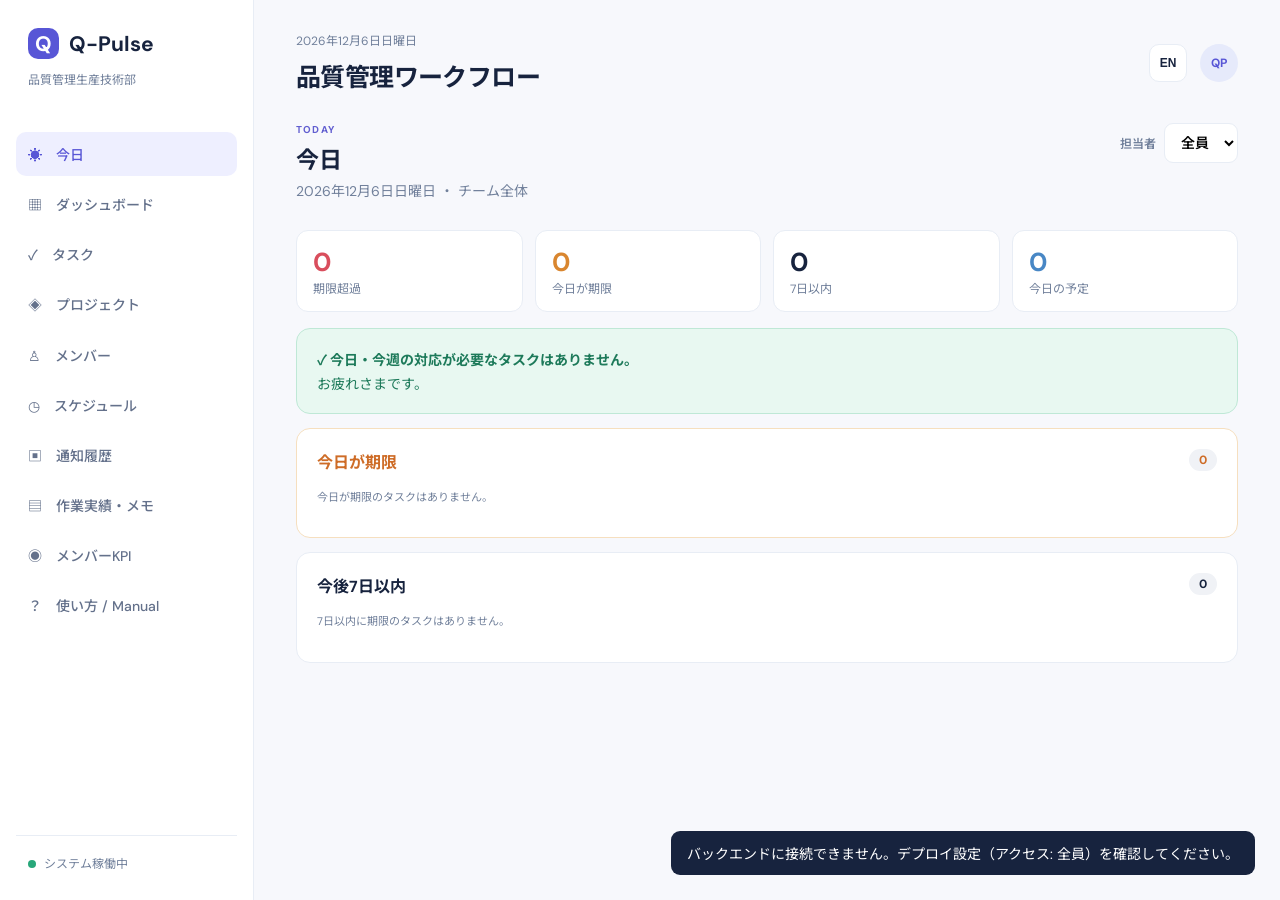
==== commit f45367d6: "Add user manual button to application navigation" ====
--- a/index.html
+++ b/index.html
@@ -2,7 +2,7 @@
 <html lang="ja"><head><meta charset="utf-8"><meta name="viewport" content="width=device-width,initial-scale=1">
 <title>Q-Pulse | 品質管理生産技術部</title><link rel="preconnect" href="https://fonts.googleapis.com"><link rel="preconnect" href="https://fonts.gstatic.com" crossorigin><link href="https://fonts.googleapis.com/css2?family=DM+Sans:wght@400;500;600;700&family=Noto+Sans+JP:wght@400;500;600;700&display=swap" rel="stylesheet"><link rel="stylesheet" href="styles.css?v=workflow20261012"></head>
 <body><aside class="sidebar"><div class="brand"><span class="brand-mark">Q</span><span>Q-Pulse</span></div><p class="dept">品質管理生産技術部</p><nav>
-<button class="nav-item active" data-view="mytoday">☀　今日</button><button class="nav-item" data-view="dashboard">▦　ダッシュボード</button><button class="nav-item" data-view="tasks">✓　タスク</button><button class="nav-item" data-view="projects">◈　プロジェクト</button><button class="nav-item" data-view="members">♙　メンバー</button><button class="nav-item" data-view="schedule">◷　スケジュール</button><button class="nav-item" data-view="alerts">▣　通知履歴</button><button class="nav-item" data-view="reports">▤　作業実績・メモ</button><button class="nav-item" data-view="kpi">◉　メンバーKPI</button></nav><div class="sidebar-bottom"><span class="online-dot"></span>システム稼働中</div></aside>
+<button class="nav-item active" data-view="mytoday">☀　今日</button><button class="nav-item" data-view="dashboard">▦　ダッシュボード</button><button class="nav-item" data-view="tasks">✓　タスク</button><button class="nav-item" data-view="projects">◈　プロジェクト</button><button class="nav-item" data-view="members">♙　メンバー</button><button class="nav-item" data-view="schedule">◷　スケジュール</button><button class="nav-item" data-view="alerts">▣　通知履歴</button><button class="nav-item" data-view="reports">▤　作業実績・メモ</button><button class="nav-item" data-view="kpi">◉　メンバーKPI</button><button class="nav-item" id="openManual" type="button">？　使い方 / Manual</button></nav><div class="sidebar-bottom"><span class="online-dot"></span>システム稼働中</div></aside>
 <main><header><div><p class="eyebrow" id="today"></p><h1>品質管理ワークフロー</h1></div><div class="header-actions"><button class="language" id="languageToggle" type="button">EN</button><div class="avatar">QP</div></div></header>
 <section id="mytoday" class="view active"><div class="view-title"><div><span class="section-kicker">TODAY</span><h2>今日</h2><p id="todayDate"></p></div><div class="today-picker"><label for="todayPerson">担当者</label><select id="todayPerson"></select></div></div><div id="todayStats" class="today-stats"></div><div id="todayBody"></div></section>
 <section id="dashboard" class="view"><div class="hero"><div><span class="pill">本日の重点項目</span><h2>品質を守り、改善を前へ。</h2><p>優先度・期限・作業負荷を一画面で確認できます。</p></div><div><button class="secondary" type="button" data-direct-new="task" onclick="window.openQpForm && window.openQpForm('task')">＋ 新規タスク</button> <button class="primary" data-new="emergency">⚠ 緊急対応</button></div></div>
